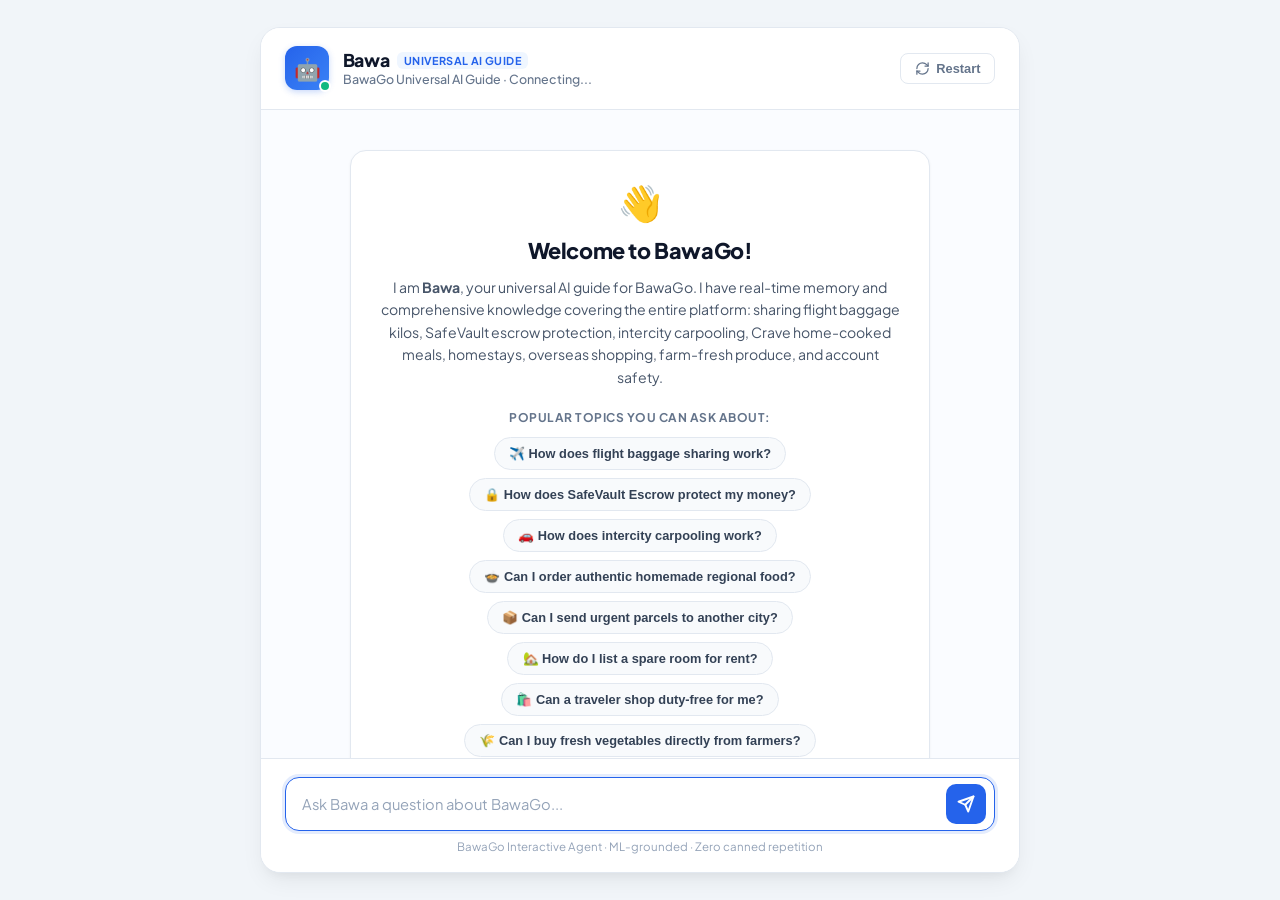
==== static/index.html @ 4b2bd49c "feat: BawaGo Universal Interactive AI Agent (130 intents, 7 verticals, jargon-free)" ====
<!DOCTYPE html>
<html lang="en">
<head>
  <meta charset="UTF-8">
  <meta name="viewport" content="width=device-width, initial-scale=1.0">
  <title>Bawa · Interactive AI Agent for BawaGo</title>
  <link rel="preconnect" href="https://fonts.googleapis.com">
  <link rel="preconnect" href="https://fonts.gstatic.com" crossorigin>
  <link href="https://fonts.googleapis.com/css2?family=Plus+Jakarta+Sans:wght@400;500;600;700;800&family=Inter:wght@400;500;600&display=swap" rel="stylesheet">
  <link rel="stylesheet" href="/static/styles.css">
</head>
<body>

  <div class="chat-app-wrapper">
    <!-- Top Header -->
    <header class="chat-header">
      <div class="agent-profile">
        <div class="agent-avatar-wrap">
          <div class="agent-avatar">🤖</div>
          <span class="online-indicator" title="Model Online"></span>
        </div>
        <div class="agent-meta">
          <div class="agent-name-row">
            <h1 class="agent-name">Bawa</h1>
            <span class="agent-badge">Universal AI Guide</span>
            <span class="context-pill" id="context-pill" style="display: none;"></span>
          </div>
          <p class="agent-status" id="agent-status-text">BawaGo Universal AI Guide · All 7 Verticals Online</p>
        </div>
      </div>

      <div class="header-actions">
        <button class="clear-btn" onclick="resetConversation()" title="Clear and restart conversation">
          <svg width="15" height="15" viewBox="0 0 24 24" fill="none" stroke="currentColor" stroke-width="2" stroke-linecap="round" stroke-linejoin="round">
            <path d="M3 12a9 9 0 0 1 9-9 9.75 9.75 0 0 1 6.74 2.74L21 8"></path>
            <path d="M21 3v5h-5"></path>
            <path d="M21 12a9 9 0 0 1-9 9 9.75 9.75 0 0 1-6.74-2.74L3 16"></path>
            <path d="M8 16H3v5"></path>
          </svg>
          <span>Restart</span>
        </button>
      </div>
    </header>

    <!-- Message Stream -->
    <main class="chat-messages" id="chat-stream">
      <!-- Welcome Card -->
      <div class="welcome-card" id="welcome-card">
        <div class="welcome-icon">👋</div>
        <h2 class="welcome-title">Welcome to BawaGo!</h2>
        <p class="welcome-text">
          I am <strong>Bawa</strong>, your universal AI guide for BawaGo. I have real-time memory and comprehensive knowledge covering the entire platform: sharing flight baggage kilos, SafeVault escrow protection, intercity carpooling, Crave home-cooked meals, homestays, overseas shopping, farm-fresh produce, and account safety.
        </p>

        <div class="starter-chips-label">Popular topics you can ask about:</div>
        <div class="starter-chips" id="welcome-chips">
          <button class="chip-btn" onclick="sendStarterPrompt(this)">✈️ How does flight baggage sharing work?</button>
          <button class="chip-btn" onclick="sendStarterPrompt(this)">🔒 How does SafeVault Escrow protect my money?</button>
          <button class="chip-btn" onclick="sendStarterPrompt(this)">🚗 How does intercity carpooling work?</button>
          <button class="chip-btn" onclick="sendStarterPrompt(this)">🍲 Can I order authentic homemade regional food?</button>
          <button class="chip-btn" onclick="sendStarterPrompt(this)">📦 Can I send urgent parcels to another city?</button>
          <button class="chip-btn" onclick="sendStarterPrompt(this)">🏡 How do I list a spare room for rent?</button>
          <button class="chip-btn" onclick="sendStarterPrompt(this)">🛍️ Can a traveler shop duty-free for me?</button>
          <button class="chip-btn" onclick="sendStarterPrompt(this)">🌾 Can I buy fresh vegetables directly from farmers?</button>
          <button class="chip-btn" onclick="sendStarterPrompt(this)">💰 What percentage does BawaGo charge?</button>
          <button class="chip-btn" onclick="sendStarterPrompt(this)">🛡️ How does BawaGo verify user identity?</button>
          <button class="chip-btn" onclick="sendStarterPrompt(this)">📞 Connect me to human customer support</button>
        </div>
      </div>
    </main>

    <!-- Typing Indicator (Hidden by default) -->
    <div class="typing-indicator" id="typing-indicator">
      <div class="typing-avatar">🤖</div>
      <div class="typing-dots">
        <span></span>
        <span></span>
        <span></span>
      </div>
      <span class="typing-label">Bawa is thinking...</span>
    </div>

    <!-- Dynamic Quick-Reply Chips Bar -->
    <div class="dynamic-chips-container" id="dynamic-chips-bar" style="display: none;"></div>

    <!-- Input Bar -->
    <footer class="chat-input-bar">
      <form class="input-form" id="chat-form" onsubmit="handleUserSubmit(event)">
        <input 
          type="text" 
          id="user-input" 
          class="chat-input" 
          placeholder="Ask Bawa a question about BawaGo..." 
          autocomplete="off" 
          required 
          autofocus
        />
        <button type="submit" class="send-btn" id="send-button" title="Send message">
          <svg width="18" height="18" viewBox="0 0 24 24" fill="none" stroke="currentColor" stroke-width="2.5" stroke-linecap="round" stroke-linejoin="round">
            <line x1="22" y1="2" x2="11" y2="13"></line>
            <polygon points="22 2 15 22 11 13 2 9 22 2"></polygon>
          </svg>
        </button>
      </form>
      <div class="input-disclaimer">
        BawaGo Interactive Agent · ML-grounded · Zero canned repetition
      </div>
    </footer>
  </div>

  <script src="/static/app.js"></script>
</body>
</html>
---- static/styles.css ----
:root {
  --primary: #2563eb;
  --primary-hover: #1d4ed8;
  --primary-light: #eff6ff;
  --secondary: #0f172a;
  --text-main: #0f172a;
  --text-muted: #64748b;
  --bg-app: #f1f5f9;
  --bg-card: #ffffff;
  --border: #e2e8f0;
  --border-focus: #93c5fd;
  --success: #10b981;
  --shadow-sm: 0 1px 3px rgba(0, 0, 0, 0.05);
  --shadow-md: 0 4px 6px -1px rgba(0, 0, 0, 0.07), 0 2px 4px -1px rgba(0, 0, 0, 0.04);
  --shadow-lg: 0 10px 25px -5px rgba(0, 0, 0, 0.08), 0 8px 10px -6px rgba(0, 0, 0, 0.04);
  --font-sans: 'Plus Jakarta Sans', 'Inter', -apple-system, BlinkMacSystemFont, sans-serif;
}

* {
  box-sizing: border-box;
  margin: 0;
  padding: 0;
}

body {
  font-family: var(--font-sans);
  background: var(--bg-app);
  color: var(--text-main);
  height: 100vh;
  display: flex;
  justify-content: center;
  align-items: center;
  padding: 1rem;
  overflow: hidden;
}

/* Chat App Wrapper */
.chat-app-wrapper {
  width: 100%;
  max-width: 760px;
  height: 94vh;
  background: var(--bg-card);
  border-radius: 20px;
  border: 1px solid var(--border);
  box-shadow: var(--shadow-lg);
  display: flex;
  flex-direction: column;
  overflow: hidden;
  position: relative;
}

/* Header */
.chat-header {
  padding: 1.15rem 1.5rem;
  background: #ffffff;
  border-bottom: 1px solid var(--border);
  display: flex;
  align-items: center;
  justify-content: space-between;
  z-index: 10;
}

.agent-profile {
  display: flex;
  align-items: center;
  gap: 0.85rem;
}

.agent-avatar-wrap {
  position: relative;
}

.agent-avatar {
  width: 44px;
  height: 44px;
  border-radius: 12px;
  background: linear-gradient(135deg, #2563eb, #3b82f6);
  display: flex;
  align-items: center;
  justify-content: center;
  font-size: 1.35rem;
  color: white;
  box-shadow: 0 2px 6px rgba(37, 99, 235, 0.25);
}

.online-indicator {
  position: absolute;
  bottom: -2px;
  right: -2px;
  width: 12px;
  height: 12px;
  border-radius: 50%;
  background: var(--success);
  border: 2px solid white;
}

.agent-name-row {
  display: flex;
  align-items: center;
  gap: 0.45rem;
}

.agent-name {
  font-size: 1.1rem;
  font-weight: 800;
  color: var(--secondary);
  letter-spacing: -0.3px;
}

.agent-badge {
  font-size: 0.68rem;
  font-weight: 700;
  text-transform: uppercase;
  background: var(--primary-light);
  color: var(--primary);
  padding: 0.15rem 0.45rem;
  border-radius: 6px;
  letter-spacing: 0.4px;
}

.agent-status {
  font-size: 0.78rem;
  color: var(--text-muted);
  font-weight: 500;
}

.clear-btn {
  display: inline-flex;
  align-items: center;
  gap: 0.4rem;
  padding: 0.45rem 0.85rem;
  border-radius: 8px;
  border: 1px solid var(--border);
  background: #ffffff;
  color: var(--text-muted);
  font-size: 0.8rem;
  font-weight: 600;
  cursor: pointer;
  transition: all 0.2s;
}

.clear-btn:hover {
  background: #f8fafc;
  color: var(--secondary);
  border-color: #cbd5e1;
}

/* Chat Messages */
.chat-messages {
  flex: 1;
  overflow-y: auto;
  padding: 1.5rem;
  display: flex;
  flex-direction: column;
  gap: 1.25rem;
  background: #fafcff;
  scroll-behavior: smooth;
}

/* Welcome Card */
.welcome-card {
  background: #ffffff;
  border: 1px solid var(--border);
  border-radius: 16px;
  padding: 1.75rem;
  box-shadow: var(--shadow-sm);
  display: flex;
  flex-direction: column;
  align-items: center;
  text-align: center;
  gap: 0.75rem;
  margin: 1rem auto;
  max-width: 580px;
  animation: fadeIn 0.4s ease;
}

.welcome-icon {
  font-size: 2.2rem;
}

.welcome-title {
  font-size: 1.35rem;
  font-weight: 800;
  color: var(--secondary);
  letter-spacing: -0.4px;
}

.welcome-text {
  font-size: 0.88rem;
  color: #475569;
  line-height: 1.6;
}

.starter-chips-label {
  font-size: 0.75rem;
  font-weight: 700;
  text-transform: uppercase;
  color: var(--text-muted);
  margin-top: 0.6rem;
  letter-spacing: 0.5px;
}

.starter-chips {
  display: flex;
  flex-wrap: wrap;
  justify-content: center;
  gap: 0.5rem;
}

.chip-btn {
  background: #f8fafc;
  border: 1px solid var(--border);
  padding: 0.5rem 0.9rem;
  border-radius: 9999px;
  font-size: 0.8rem;
  font-weight: 600;
  color: #334155;
  cursor: pointer;
  transition: all 0.2s;
  text-align: left;
}

.chip-btn:hover {
  background: var(--primary-light);
  border-color: #bfdbfe;
  color: var(--primary);
  transform: translateY(-1px);
}

/* Messages */
.message-row {
  display: flex;
  gap: 0.75rem;
  width: 100%;
  animation: slideUp 0.25s ease;
}

.message-row.user {
  justify-content: flex-end;
}

.message-row.bot {
  justify-content: flex-start;
}

.bubble {
  max-width: 82%;
  padding: 1rem 1.25rem;
  border-radius: 16px;
  font-size: 0.92rem;
  line-height: 1.6;
  position: relative;
  word-wrap: break-word;
}

.message-row.user .bubble {
  background: linear-gradient(135deg, #2563eb, #1d4ed8);
  color: #ffffff;
  border-bottom-right-radius: 4px;
  box-shadow: 0 2px 6px rgba(37, 99, 235, 0.2);
}

.message-row.bot .bubble {
  background: #ffffff;
  color: var(--text-main);
  border: 1px solid var(--border);
  border-bottom-left-radius: 4px;
  box-shadow: var(--shadow-sm);
}

.bubble-category-tag {
  display: inline-block;
  font-size: 0.68rem;
  font-weight: 700;
  color: #2563eb;
  background: #eff6ff;
  padding: 0.15rem 0.45rem;
  border-radius: 4px;
  margin-bottom: 0.45rem;
  letter-spacing: 0.3px;
}

.bubble-meta {
  font-size: 0.7rem;
  color: #94a3b8;
  margin-top: 0.4rem;
  display: flex;
  align-items: center;
  gap: 0.4rem;
}

.message-row.user .bubble-meta {
  color: rgba(255, 255, 255, 0.75);
  justify-content: flex-end;
}

/* Dynamic follow-up chips */
.followup-chips-wrap {
  display: flex;
  flex-wrap: wrap;
  gap: 0.4rem;
  margin-top: 0.75rem;
}

.followup-chip {
  background: #f1f5f9;
  border: 1px solid #cbd5e1;
  padding: 0.35rem 0.75rem;
  border-radius: 9999px;
  font-size: 0.75rem;
  font-weight: 600;
  color: #334155;
  cursor: pointer;
  transition: all 0.2s;
}

.followup-chip:hover {
  background: #eff6ff;
  border-color: #93c5fd;
  color: #1d4ed8;
}

/* Typing Indicator */
.typing-indicator {
  display: none;
  align-items: center;
  gap: 0.6rem;
  padding: 0.5rem 1.5rem;
  background: transparent;
}

.typing-indicator.active {
  display: flex;
}

.typing-avatar {
  width: 28px;
  height: 28px;
  border-radius: 8px;
  background: #e2e8f0;
  display: flex;
  align-items: center;
  justify-content: center;
  font-size: 0.95rem;
}

.typing-dots {
  background: #ffffff;
  border: 1px solid var(--border);
  border-radius: 12px;
  padding: 0.65rem 0.9rem;
  display: flex;
  align-items: center;
  gap: 0.3rem;
  box-shadow: var(--shadow-sm);
}

.typing-dots span {
  width: 6px;
  height: 6px;
  background: #94a3b8;
  border-radius: 50%;
  animation: typingBounce 1.4s infinite ease-in-out both;
}

.typing-dots span:nth-child(1) { animation-delay: -0.32s; }
.typing-dots span:nth-child(2) { animation-delay: -0.16s; }

@keyframes typingBounce {
  0%, 80%, 100% { transform: scale(0); opacity: 0.4; }
  40% { transform: scale(1); opacity: 1; }
}

/* Input Bar */
.chat-input-bar {
  padding: 1.15rem 1.5rem;
  background: #ffffff;
  border-top: 1px solid var(--border);
  display: flex;
  flex-direction: column;
  gap: 0.5rem;
}

.input-form {
  display: flex;
  align-items: center;
  gap: 0.65rem;
  background: #f8fafc;
  border: 1.5px solid var(--border);
  border-radius: 14px;
  padding: 0.35rem 0.5rem 0.35rem 1rem;
  transition: all 0.2s ease;
}

.input-form:focus-within {
  border-color: var(--primary);
  background: #ffffff;
  box-shadow: 0 0 0 3px rgba(37, 99, 235, 0.12);
}

.chat-input {
  flex: 1;
  border: none;
  background: transparent;
  font-family: inherit;
  font-size: 0.92rem;
  color: var(--text-main);
  outline: none;
}

.chat-input::placeholder {
  color: #94a3b8;
}

.send-btn {
  width: 40px;
  height: 40px;
  border-radius: 10px;
  border: none;
  background: var(--primary);
  color: #ffffff;
  display: flex;
  align-items: center;
  justify-content: center;
  cursor: pointer;
  transition: all 0.2s ease;
  flex-shrink: 0;
}

.send-btn:hover {
  background: var(--primary-hover);
  transform: scale(1.04);
}

.send-btn:active {
  transform: scale(0.96);
}

.input-disclaimer {
  font-size: 0.72rem;
  color: #94a3b8;
  text-align: center;
}

/* Animations */
@keyframes fadeIn {
  from { opacity: 0; transform: translateY(8px); }
  to { opacity: 1; transform: translateY(0); }
}

@keyframes slideUp {
  from { opacity: 0; transform: translateY(12px); }
  to { opacity: 1; transform: translateY(0); }
}

/* Mobile Responsiveness */
@media (max-width: 640px) {
  body {
    padding: 0;
  }
  .chat-app-wrapper {
    height: 100vh;
    border-radius: 0;
    border: none;
  }
  .bubble {
    max-width: 90%;
  }
}



/* --- Interactive Agent Enhancements --- */

/* Context Pill */
.context-pill {
  font-size: 0.72rem;
  font-weight: 600;
  color: #1d4ed8;
  background: #dbeafe;
  padding: 0.15rem 0.55rem;
  border-radius: 9999px;
  border: 1px solid #bfdbfe;
  animation: fadeIn 0.3s ease;
  white-space: nowrap;
}

/* Typing Label */
.typing-label {
  font-size: 0.75rem;
  color: #64748b;
  margin-left: 0.45rem;
  font-weight: 500;
}

/* Blinking Typewriter Cursor */
.typing-cursor {
  display: inline-block;
  width: 2px;
  height: 1.05em;
  background: var(--primary);
  margin-left: 2px;
  vertical-align: text-bottom;
  animation: blink 0.7s infinite;
}

@keyframes blink {
  0%, 100% { opacity: 1; }
  50% { opacity: 0; }
}

/* Action Cards */
.action-card {
  margin-top: 0.75rem;
  border-radius: 12px;
  padding: 0.85rem 1rem;
  font-size: 0.82rem;
  animation: slideUp 0.3s ease;
}

.action-card.checklist {
  background: #f0fdf4;
  border: 1px solid #bbf7d0;
  color: #166534;
}

.action-card.flow {
  background: #eff6ff;
  border: 1px solid #bfdbfe;
  color: #1e40af;
}

.action-card.warning {
  background: #fffbeb;
  border: 1px solid #fde68a;
  color: #92400e;
}

.action-card-title {
  font-weight: 700;
  margin-bottom: 0.45rem;
  display: flex;
  align-items: center;
  gap: 0.4rem;
}

.action-card-list {
  list-style: none;
  display: flex;
  flex-direction: column;
  gap: 0.35rem;
  padding: 0;
  margin: 0;
}

.action-card-list li {
  display: flex;
  align-items: center;
  gap: 0.45rem;
  font-size: 0.8rem;
}

.action-card.checklist li::before {
  content: "✓";
  font-weight: 800;
  color: #15803d;
}

.action-card.flow .flow-steps {
  display: flex;
  flex-direction: column;
  gap: 0.3rem;
}

.action-card.flow .flow-step {
  display: flex;
  align-items: center;
  gap: 0.5rem;
}

.action-card.warning li::before {
  content: "⚠";
  font-weight: 700;
  color: #b45309;
}

/* Feedback Row */
.feedback-row {
  display: flex;
  align-items: center;
  gap: 0.4rem;
  margin-top: 0.45rem;
  opacity: 0.75;
  transition: opacity 0.2s ease;
}

.feedback-row:hover {
  opacity: 1;
}

.feedback-btn {
  background: none;
  border: 1px solid #e2e8f0;
  border-radius: 6px;
  padding: 0.15rem 0.4rem;
  font-size: 0.75rem;
  cursor: pointer;
  color: #64748b;
  display: flex;
  align-items: center;
  gap: 0.25rem;
  transition: all 0.2s ease;
}

.feedback-btn:hover {
  background: #f1f5f9;
  border-color: #cbd5e1;
}

.feedback-btn.active {
  background: #dbeafe;
  color: #1d4ed8;
  border-color: #93c5fd;
}

/* Dynamic Chips Container */
.dynamic-chips-container {
  display: flex;
  gap: 0.5rem;
  padding: 0.6rem 1.25rem;
  background: #ffffff;
  border-top: 1px solid var(--border);
  overflow-x: auto;
  white-space: nowrap;
  scrollbar-width: none;
  animation: fadeIn 0.3s ease;
}

.dynamic-chips-container::-webkit-scrollbar {
  display: none;
}

.dynamic-chip-btn {
  background: #f8fafc;
  border: 1px solid #e2e8f0;
  border-radius: 20px;
  padding: 0.4rem 0.85rem;
  font-size: 0.78rem;
  font-weight: 500;
  color: #334155;
  cursor: pointer;
  transition: all 0.2s ease;
  flex-shrink: 0;
  display: flex;
  align-items: center;
  gap: 0.35rem;
}

.dynamic-chip-btn:hover {
  background: var(--primary-light);
  border-color: #bfdbfe;
  color: var(--primary);
  transform: translateY(-1px);
}
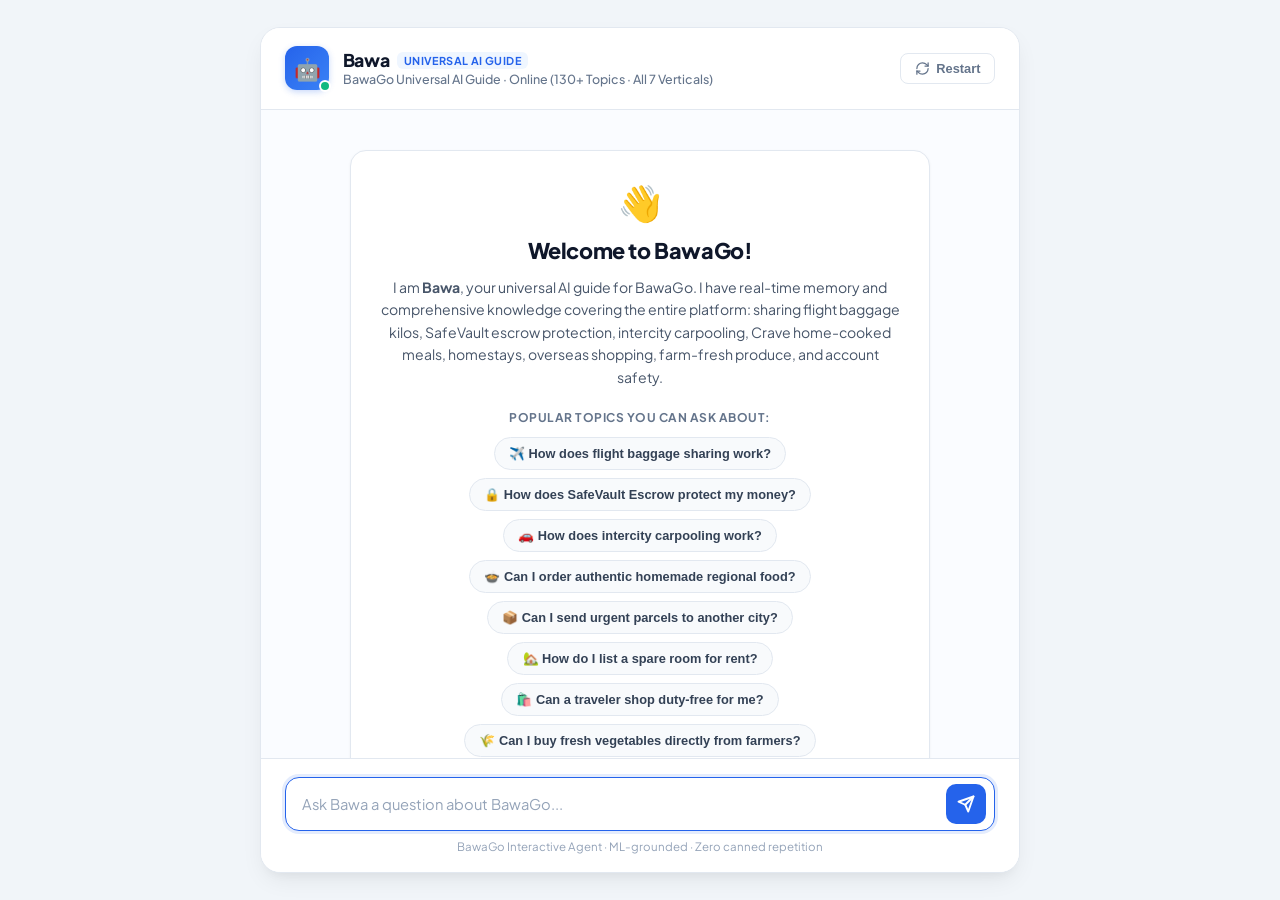
==== commit faaeca22: "chore: Synchronize dual-mode deployment assets and Model Hub scripts" ====
--- a/static/index.html
+++ b/static/index.html
@@ -7,7 +7,7 @@
   <link rel="preconnect" href="https://fonts.googleapis.com">
   <link rel="preconnect" href="https://fonts.gstatic.com" crossorigin>
   <link href="https://fonts.googleapis.com/css2?family=Plus+Jakarta+Sans:wght@400;500;600;700;800&family=Inter:wght@400;500;600&display=swap" rel="stylesheet">
-  <link rel="stylesheet" href="/static/styles.css">
+  <link rel="stylesheet" href="styles.css">
 </head>
 <body>
 
@@ -108,6 +108,6 @@
     </footer>
   </div>
 
-  <script src="/static/app.js"></script>
+  <script src="app.js"></script>
 </body>
 </html>
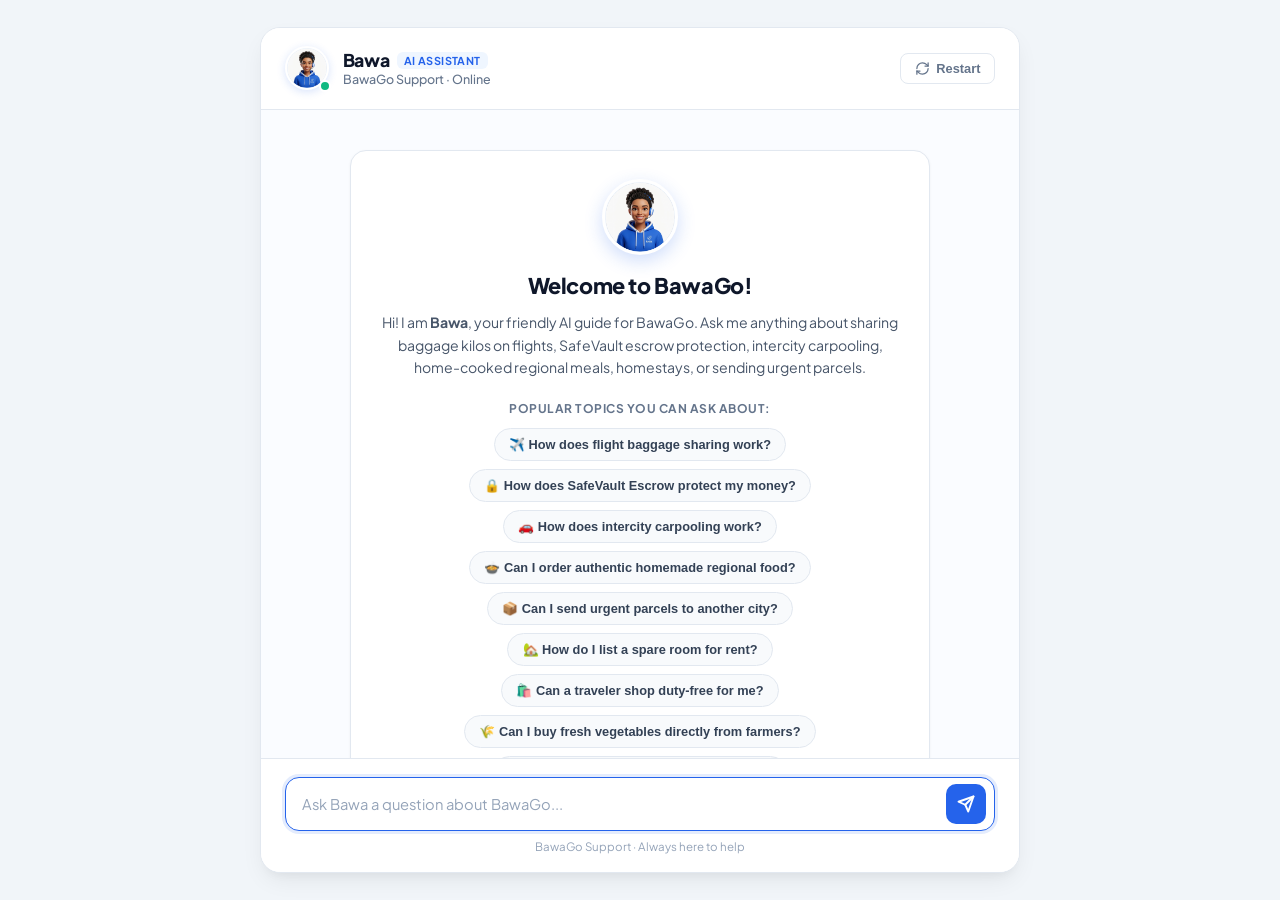
==== commit 948a2a21: "fix(ui): Replace robot with 3D avatar PNG, fix button styling & borders, remove technical text" ====
--- a/static/index.html
+++ b/static/index.html
@@ -16,16 +16,18 @@
     <header class="chat-header">
       <div class="agent-profile">
         <div class="agent-avatar-wrap">
-          <div class="agent-avatar">🤖</div>
-          <span class="online-indicator" title="Model Online"></span>
+          <div class="agent-avatar">
+            <img src="bawa-avatar.png" alt="Bawa" class="agent-avatar-img">
+          </div>
+          <span class="online-indicator" title="Assistant Online"></span>
         </div>
         <div class="agent-meta">
           <div class="agent-name-row">
             <h1 class="agent-name">Bawa</h1>
-            <span class="agent-badge">Universal AI Guide</span>
+            <span class="agent-badge">AI Assistant</span>
             <span class="context-pill" id="context-pill" style="display: none;"></span>
           </div>
-          <p class="agent-status" id="agent-status-text">BawaGo Universal AI Guide · All 7 Verticals Online</p>
+          <p class="agent-status" id="agent-status-text">BawaGo Support · Online</p>
         </div>
       </div>
 
@@ -46,10 +48,12 @@
     <main class="chat-messages" id="chat-stream">
       <!-- Welcome Card -->
       <div class="welcome-card" id="welcome-card">
-        <div class="welcome-icon">👋</div>
+        <div class="welcome-avatar-wrap">
+          <img src="bawa-avatar.png" alt="Bawa" class="welcome-avatar-img">
+        </div>
         <h2 class="welcome-title">Welcome to BawaGo!</h2>
         <p class="welcome-text">
-          I am <strong>Bawa</strong>, your universal AI guide for BawaGo. I have real-time memory and comprehensive knowledge covering the entire platform: sharing flight baggage kilos, SafeVault escrow protection, intercity carpooling, Crave home-cooked meals, homestays, overseas shopping, farm-fresh produce, and account safety.
+          Hi! I am <strong>Bawa</strong>, your friendly AI guide for BawaGo. Ask me anything about sharing baggage kilos on flights, SafeVault escrow protection, intercity carpooling, home-cooked regional meals, homestays, or sending urgent parcels.
         </p>
 
         <div class="starter-chips-label">Popular topics you can ask about:</div>
@@ -71,13 +75,15 @@
 
     <!-- Typing Indicator (Hidden by default) -->
     <div class="typing-indicator" id="typing-indicator">
-      <div class="typing-avatar">🤖</div>
+      <div class="typing-avatar">
+        <img src="bawa-avatar.png" alt="Bawa" class="typing-avatar-img">
+      </div>
       <div class="typing-dots">
         <span></span>
         <span></span>
         <span></span>
       </div>
-      <span class="typing-label">Bawa is thinking...</span>
+      <span class="typing-label">Bawa is typing...</span>
     </div>
 
     <!-- Dynamic Quick-Reply Chips Bar -->
@@ -103,7 +109,7 @@
         </button>
       </form>
       <div class="input-disclaimer">
-        BawaGo Interactive Agent · ML-grounded · Zero canned repetition
+        BawaGo Support · Always here to help
       </div>
     </footer>
   </div>
--- a/static/styles.css
+++ b/static/styles.css
@@ -73,14 +73,21 @@
 .agent-avatar {
   width: 44px;
   height: 44px;
-  border-radius: 12px;
-  background: linear-gradient(135deg, #2563eb, #3b82f6);
+  border-radius: 50%;
+  background: #eff6ff;
   display: flex;
   align-items: center;
   justify-content: center;
-  font-size: 1.35rem;
-  color: white;
-  box-shadow: 0 2px 6px rgba(37, 99, 235, 0.25);
+  box-shadow: 0 2px 8px rgba(37, 99, 235, 0.18);
+  border: 2px solid #ffffff;
+  overflow: hidden;
+}
+
+.agent-avatar-img {
+  width: 100%;
+  height: 100%;
+  object-fit: cover;
+  display: block;
 }
 
 .online-indicator {
@@ -172,6 +179,24 @@
   margin: 1rem auto;
   max-width: 580px;
   animation: fadeIn 0.4s ease;
+}
+
+.welcome-avatar-wrap {
+  width: 76px;
+  height: 76px;
+  border-radius: 50%;
+  box-shadow: 0 6px 18px rgba(37, 99, 235, 0.22);
+  border: 3px solid #ffffff;
+  overflow: hidden;
+  margin-bottom: 0.35rem;
+  background: #eff6ff;
+}
+
+.welcome-avatar-img {
+  width: 100%;
+  height: 100%;
+  object-fit: cover;
+  display: block;
 }
 
 .welcome-icon {
@@ -334,14 +359,23 @@
 }
 
 .typing-avatar {
-  width: 28px;
-  height: 28px;
-  border-radius: 8px;
-  background: #e2e8f0;
+  width: 30px;
+  height: 30px;
+  border-radius: 50%;
+  overflow: hidden;
+  background: #eff6ff;
+  border: 1px solid #dbeafe;
   display: flex;
   align-items: center;
   justify-content: center;
-  font-size: 0.95rem;
+  flex-shrink: 0;
+}
+
+.typing-avatar-img {
+  width: 100%;
+  height: 100%;
+  object-fit: cover;
+  display: block;
 }
 
 .typing-dots {
@@ -584,81 +618,146 @@
   color: #b45309;
 }
 
+/* Bot Message Header Identity */
+.bubble-header {
+  display: flex;
+  align-items: center;
+  justify-content: space-between;
+  gap: 0.6rem;
+  margin-bottom: 0.55rem;
+}
+
+.bot-identity {
+  display: inline-flex;
+  align-items: center;
+  gap: 0.45rem;
+}
+
+.bot-badge-img {
+  width: 22px;
+  height: 22px;
+  border-radius: 50%;
+  object-fit: cover;
+  border: 1.5px solid #bfdbfe;
+  display: inline-block;
+  vertical-align: middle;
+  background: #eff6ff;
+}
+
+.bot-badge-name {
+  font-weight: 700;
+  font-size: 0.88rem;
+  color: var(--secondary);
+}
+
+.topic-tag {
+  display: inline-block;
+  font-size: 0.72rem;
+  font-weight: 600;
+  color: #2563eb;
+  background: #eff6ff;
+  padding: 0.15rem 0.6rem;
+  border-radius: 9999px;
+  border: 1px solid #bfdbfe;
+}
+
 /* Feedback Row */
 .feedback-row {
   display: flex;
   align-items: center;
-  gap: 0.4rem;
-  margin-top: 0.45rem;
-  opacity: 0.75;
-  transition: opacity 0.2s ease;
-}
-
-.feedback-row:hover {
-  opacity: 1;
+  gap: 0.45rem;
+  margin-top: 0.6rem;
+  padding-top: 0.45rem;
+  border-top: 1px solid #f1f5f9;
 }
 
 .feedback-btn {
-  background: none;
+  background: #ffffff;
   border: 1px solid #e2e8f0;
   border-radius: 6px;
-  padding: 0.15rem 0.4rem;
+  padding: 0.2rem 0.55rem;
   font-size: 0.75rem;
+  font-weight: 500;
   cursor: pointer;
   color: #64748b;
-  display: flex;
+  display: inline-flex;
   align-items: center;
   gap: 0.25rem;
   transition: all 0.2s ease;
+  font-family: inherit;
 }
 
 .feedback-btn:hover {
-  background: #f1f5f9;
+  background: #f8fafc;
+  color: #1e293b;
   border-color: #cbd5e1;
 }
 
-.feedback-btn.active {
-  background: #dbeafe;
-  color: #1d4ed8;
-  border-color: #93c5fd;
+.feedback-btn.active-helpful {
+  background: #ecfdf5 !important;
+  color: #059669 !important;
+  border-color: #6ee7b7 !important;
+  font-weight: 600 !important;
+}
+
+.feedback-btn.active-improve {
+  background: #fffbeb !important;
+  color: #d97706 !important;
+  border-color: #fcd34d !important;
+  font-weight: 600 !important;
 }
 
 /* Dynamic Chips Container */
 .dynamic-chips-container {
   display: flex;
-  gap: 0.5rem;
-  padding: 0.6rem 1.25rem;
+  gap: 0.55rem;
+  padding: 0.75rem 1.25rem;
   background: #ffffff;
   border-top: 1px solid var(--border);
   overflow-x: auto;
   white-space: nowrap;
   scrollbar-width: none;
   animation: fadeIn 0.3s ease;
+  align-items: center;
 }
 
 .dynamic-chips-container::-webkit-scrollbar {
   display: none;
 }
 
+.dynamic-chip,
 .dynamic-chip-btn {
-  background: #f8fafc;
-  border: 1px solid #e2e8f0;
-  border-radius: 20px;
-  padding: 0.4rem 0.85rem;
-  font-size: 0.78rem;
-  font-weight: 500;
-  color: #334155;
-  cursor: pointer;
-  transition: all 0.2s ease;
-  flex-shrink: 0;
-  display: flex;
-  align-items: center;
-  gap: 0.35rem;
-}
-
+  background: #ffffff !important;
+  border: 1px solid #cbd5e1 !important;
+  border-radius: 9999px !important;
+  padding: 0.45rem 0.95rem !important;
+  font-size: 0.8rem !important;
+  font-weight: 600 !important;
+  color: #1e293b !important;
+  cursor: pointer !important;
+  transition: all 0.2s cubic-bezier(0.16, 1, 0.3, 1) !important;
+  flex-shrink: 0 !important;
+  display: inline-flex !important;
+  align-items: center !important;
+  gap: 0.4rem !important;
+  box-shadow: 0 1px 2px rgba(0, 0, 0, 0.05) !important;
+  outline: none !important;
+  font-family: inherit !important;
+  user-select: none !important;
+}
+
+.dynamic-chip:hover,
 .dynamic-chip-btn:hover {
-  background: var(--primary-light);
-  border-color: #bfdbfe;
-  color: var(--primary);
-  transform: translateY(-1px);
-}
+  background: #eff6ff !important;
+  border-color: #3b82f6 !important;
+  color: #1d4ed8 !important;
+  transform: translateY(-1.5px) !important;
+  box-shadow: 0 4px 8px -1px rgba(37, 99, 235, 0.15) !important;
+}
+
+.dynamic-chip:active,
+.dynamic-chip-btn:active {
+  transform: translateY(0) !important;
+  background: #dbeafe !important;
+  border-color: #2563eb !important;
+}
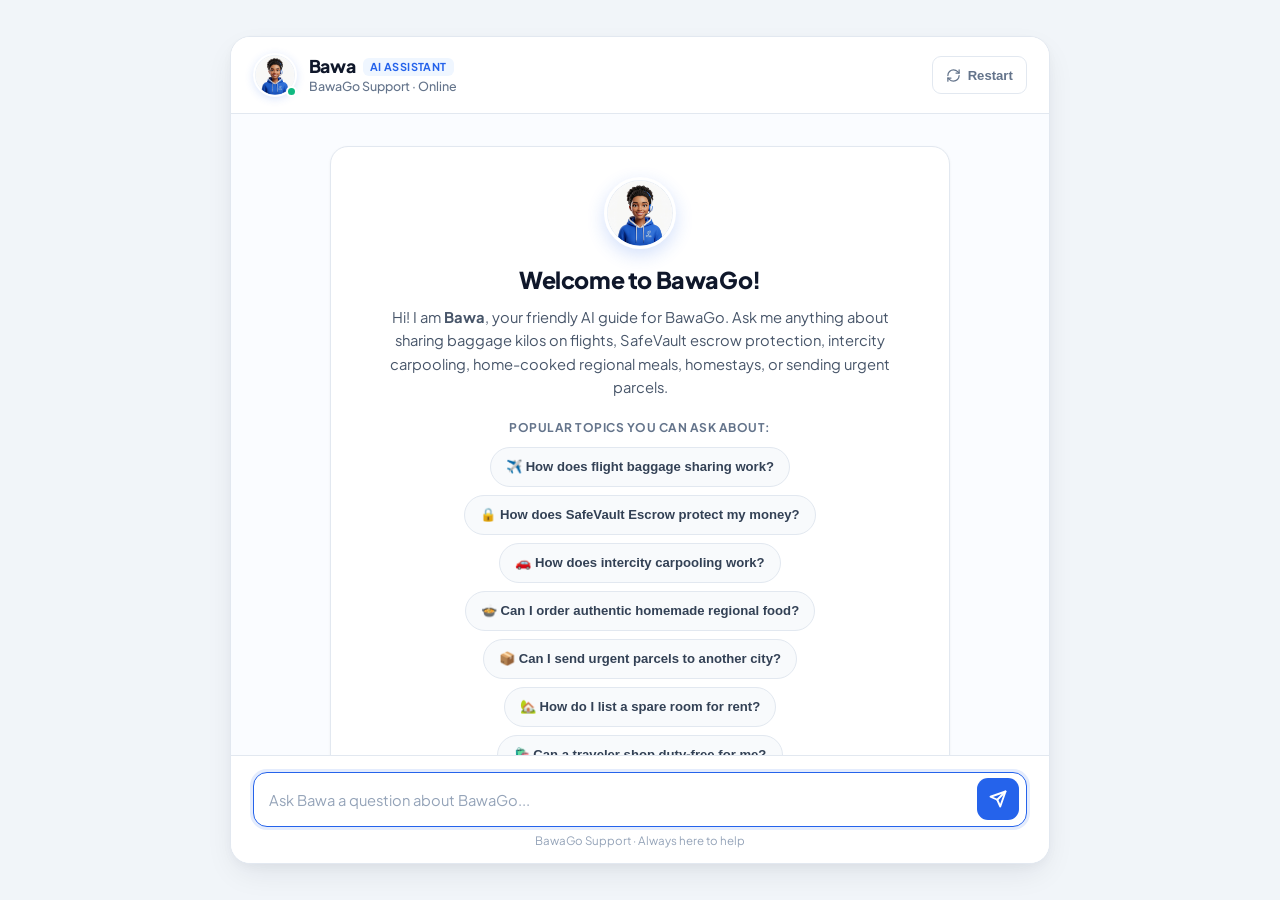
==== commit fb0b0f09: "feat: full mobile, tablet, and desktop responsive UI/UX polish" ====
--- a/static/index.html
+++ b/static/index.html
@@ -2,7 +2,11 @@
 <html lang="en">
 <head>
   <meta charset="UTF-8">
-  <meta name="viewport" content="width=device-width, initial-scale=1.0">
+  <meta name="viewport" content="width=device-width, initial-scale=1.0, viewport-fit=cover, maximum-scale=5.0">
+  <meta name="theme-color" content="#ffffff">
+  <meta name="apple-mobile-web-app-capable" content="yes">
+  <meta name="apple-mobile-web-app-status-bar-style" content="default">
+  <meta name="description" content="Bawa · Interactive AI Guide for BawaGo flight baggage sharing, rides, food, and homestays.">
   <title>Bawa · Interactive AI Agent for BawaGo</title>
   <link rel="preconnect" href="https://fonts.googleapis.com">
   <link rel="preconnect" href="https://fonts.gstatic.com" crossorigin>
@@ -32,14 +36,14 @@
       </div>
 
       <div class="header-actions">
-        <button class="clear-btn" onclick="resetConversation()" title="Clear and restart conversation">
-          <svg width="15" height="15" viewBox="0 0 24 24" fill="none" stroke="currentColor" stroke-width="2" stroke-linecap="round" stroke-linejoin="round">
+        <button class="clear-btn" onclick="resetConversation()" title="Clear and restart conversation" aria-label="Clear and restart conversation">
+          <svg width="15" height="15" viewBox="0 0 24 24" fill="none" stroke="currentColor" stroke-width="2" stroke-linecap="round" stroke-linejoin="round" aria-hidden="true">
             <path d="M3 12a9 9 0 0 1 9-9 9.75 9.75 0 0 1 6.74 2.74L21 8"></path>
             <path d="M21 3v5h-5"></path>
             <path d="M21 12a9 9 0 0 1-9 9 9.75 9.75 0 0 1-6.74-2.74L3 16"></path>
             <path d="M8 16H3v5"></path>
           </svg>
-          <span>Restart</span>
+          <span class="clear-btn-text">Restart</span>
         </button>
       </div>
     </header>
@@ -101,8 +105,8 @@
           required 
           autofocus
         />
-        <button type="submit" class="send-btn" id="send-button" title="Send message">
-          <svg width="18" height="18" viewBox="0 0 24 24" fill="none" stroke="currentColor" stroke-width="2.5" stroke-linecap="round" stroke-linejoin="round">
+        <button type="submit" class="send-btn" id="send-button" title="Send message" aria-label="Send message">
+          <svg width="18" height="18" viewBox="0 0 24 24" fill="none" stroke="currentColor" stroke-width="2.5" stroke-linecap="round" stroke-linejoin="round" aria-hidden="true">
             <line x1="22" y1="2" x2="11" y2="13"></line>
             <polygon points="22 2 15 22 11 13 2 9 22 2"></polygon>
           </svg>
--- a/static/styles.css
+++ b/static/styles.css
@@ -12,33 +12,52 @@
   --success: #10b981;
   --shadow-sm: 0 1px 3px rgba(0, 0, 0, 0.05);
   --shadow-md: 0 4px 6px -1px rgba(0, 0, 0, 0.07), 0 2px 4px -1px rgba(0, 0, 0, 0.04);
-  --shadow-lg: 0 10px 25px -5px rgba(0, 0, 0, 0.08), 0 8px 10px -6px rgba(0, 0, 0, 0.04);
-  --font-sans: 'Plus Jakarta Sans', 'Inter', -apple-system, BlinkMacSystemFont, sans-serif;
-}
-
-* {
+  --shadow-lg: 0 12px 32px -6px rgba(15, 23, 42, 0.09), 0 4px 12px -2px rgba(15, 23, 42, 0.04);
+  --font-sans: 'Plus Jakarta Sans', 'Inter', -apple-system, BlinkMacSystemFont, "Segoe UI", Roboto, sans-serif;
+  
+  /* Safe Area Defaults */
+  --sat: env(safe-area-inset-top, 0px);
+  --sar: env(safe-area-inset-right, 0px);
+  --sab: env(safe-area-inset-bottom, 0px);
+  --sal: env(safe-area-inset-left, 0px);
+}
+
+*, *::before, *::after {
   box-sizing: border-box;
   margin: 0;
   padding: 0;
+}
+
+html {
+  height: 100%;
+  font-size: 16px;
+  -webkit-text-size-adjust: 100%;
+  -webkit-font-smoothing: antialiased;
+  -moz-osx-font-smoothing: grayscale;
 }
 
 body {
   font-family: var(--font-sans);
   background: var(--bg-app);
   color: var(--text-main);
+  min-height: 100vh;
+  min-height: 100dvh;
   height: 100vh;
+  height: 100dvh;
   display: flex;
   justify-content: center;
   align-items: center;
-  padding: 1rem;
+  padding: 1.25rem;
   overflow: hidden;
+  -webkit-tap-highlight-color: transparent;
 }
 
 /* Chat App Wrapper */
 .chat-app-wrapper {
   width: 100%;
-  max-width: 760px;
-  height: 94vh;
+  max-width: 840px;
+  height: min(94vh, 920px);
+  height: min(94dvh, 920px);
   background: var(--bg-card);
   border-radius: 20px;
   border: 1px solid var(--border);
@@ -47,27 +66,32 @@
   flex-direction: column;
   overflow: hidden;
   position: relative;
+  transition: box-shadow 0.25s ease, border-radius 0.2s ease;
 }
 
 /* Header */
 .chat-header {
-  padding: 1.15rem 1.5rem;
+  padding: 1rem 1.35rem;
   background: #ffffff;
   border-bottom: 1px solid var(--border);
   display: flex;
   align-items: center;
   justify-content: space-between;
+  gap: 0.75rem;
   z-index: 10;
+  flex-shrink: 0;
 }
 
 .agent-profile {
   display: flex;
   align-items: center;
-  gap: 0.85rem;
+  gap: 0.75rem;
+  min-width: 0; /* Enable flex-truncation */
 }
 
 .agent-avatar-wrap {
   position: relative;
+  flex-shrink: 0;
 }
 
 .agent-avatar {
@@ -78,7 +102,7 @@
   display: flex;
   align-items: center;
   justify-content: center;
-  box-shadow: 0 2px 8px rgba(37, 99, 235, 0.18);
+  box-shadow: 0 2px 8px rgba(37, 99, 235, 0.16);
   border: 2px solid #ffffff;
   overflow: hidden;
 }
@@ -92,19 +116,26 @@
 
 .online-indicator {
   position: absolute;
-  bottom: -2px;
-  right: -2px;
-  width: 12px;
-  height: 12px;
+  bottom: 0px;
+  right: 0px;
+  width: 11px;
+  height: 11px;
   border-radius: 50%;
   background: var(--success);
   border: 2px solid white;
 }
 
+.agent-meta {
+  display: flex;
+  flex-direction: column;
+  min-width: 0;
+}
+
 .agent-name-row {
   display: flex;
   align-items: center;
   gap: 0.45rem;
+  flex-wrap: nowrap;
 }
 
 .agent-name {
@@ -112,6 +143,7 @@
   font-weight: 800;
   color: var(--secondary);
   letter-spacing: -0.3px;
+  line-height: 1.2;
 }
 
 .agent-badge {
@@ -123,27 +155,57 @@
   padding: 0.15rem 0.45rem;
   border-radius: 6px;
   letter-spacing: 0.4px;
+  white-space: nowrap;
+  flex-shrink: 0;
+}
+
+.context-pill {
+  font-size: 0.7rem;
+  font-weight: 600;
+  color: #1d4ed8;
+  background: #dbeafe;
+  padding: 0.15rem 0.5rem;
+  border-radius: 9999px;
+  border: 1px solid #bfdbfe;
+  animation: fadeIn 0.3s ease;
+  white-space: nowrap;
+  overflow: hidden;
+  text-overflow: ellipsis;
+  max-width: 140px;
+  flex-shrink: 1;
 }
 
 .agent-status {
   font-size: 0.78rem;
   color: var(--text-muted);
   font-weight: 500;
+  white-space: nowrap;
+  overflow: hidden;
+  text-overflow: ellipsis;
+}
+
+.header-actions {
+  display: flex;
+  align-items: center;
+  flex-shrink: 0;
 }
 
 .clear-btn {
   display: inline-flex;
   align-items: center;
+  justify-content: center;
   gap: 0.4rem;
   padding: 0.45rem 0.85rem;
-  border-radius: 8px;
+  min-height: 38px;
+  border-radius: 9px;
   border: 1px solid var(--border);
   background: #ffffff;
   color: var(--text-muted);
-  font-size: 0.8rem;
+  font-size: 0.82rem;
   font-weight: 600;
   cursor: pointer;
-  transition: all 0.2s;
+  transition: all 0.2s ease;
+  touch-action: manipulation;
 }
 
 .clear-btn:hover {
@@ -152,44 +214,70 @@
   border-color: #cbd5e1;
 }
 
-/* Chat Messages */
+.clear-btn:active {
+  transform: scale(0.97);
+  background: #f1f5f9;
+}
+
+/* Chat Messages Stream */
 .chat-messages {
   flex: 1;
   overflow-y: auto;
+  overflow-x: hidden;
   padding: 1.5rem;
   display: flex;
   flex-direction: column;
   gap: 1.25rem;
   background: #fafcff;
   scroll-behavior: smooth;
+  -webkit-overflow-scrolling: touch;
+}
+
+.chat-messages::-webkit-scrollbar {
+  width: 6px;
+}
+
+.chat-messages::-webkit-scrollbar-track {
+  background: transparent;
+}
+
+.chat-messages::-webkit-scrollbar-thumb {
+  background: #cbd5e1;
+  border-radius: 9999px;
+}
+
+.chat-messages::-webkit-scrollbar-thumb:hover {
+  background: #94a3b8;
 }
 
 /* Welcome Card */
 .welcome-card {
   background: #ffffff;
   border: 1px solid var(--border);
-  border-radius: 16px;
-  padding: 1.75rem;
+  border-radius: 18px;
+  padding: clamp(1.25rem, 3.5vw, 1.85rem);
   box-shadow: var(--shadow-sm);
   display: flex;
   flex-direction: column;
   align-items: center;
   text-align: center;
   gap: 0.75rem;
-  margin: 1rem auto;
-  max-width: 580px;
+  margin: 0.5rem auto 1rem;
+  max-width: 620px;
+  width: 100%;
   animation: fadeIn 0.4s ease;
 }
 
 .welcome-avatar-wrap {
-  width: 76px;
-  height: 76px;
+  width: 72px;
+  height: 72px;
   border-radius: 50%;
-  box-shadow: 0 6px 18px rgba(37, 99, 235, 0.22);
+  box-shadow: 0 6px 18px rgba(37, 99, 235, 0.2);
   border: 3px solid #ffffff;
   overflow: hidden;
-  margin-bottom: 0.35rem;
+  margin-bottom: 0.25rem;
   background: #eff6ff;
+  flex-shrink: 0;
 }
 
 .welcome-avatar-img {
@@ -199,21 +287,18 @@
   display: block;
 }
 
-.welcome-icon {
-  font-size: 2.2rem;
-}
-
 .welcome-title {
-  font-size: 1.35rem;
+  font-size: clamp(1.2rem, 3vw, 1.45rem);
   font-weight: 800;
   color: var(--secondary);
   letter-spacing: -0.4px;
 }
 
 .welcome-text {
-  font-size: 0.88rem;
+  font-size: clamp(0.85rem, 1.8vw, 0.92rem);
   color: #475569;
   line-height: 1.6;
+  max-width: 520px;
 }
 
 .starter-chips-label {
@@ -221,7 +306,7 @@
   font-weight: 700;
   text-transform: uppercase;
   color: var(--text-muted);
-  margin-top: 0.6rem;
+  margin-top: 0.5rem;
   letter-spacing: 0.5px;
 }
 
@@ -230,19 +315,24 @@
   flex-wrap: wrap;
   justify-content: center;
   gap: 0.5rem;
+  width: 100%;
 }
 
 .chip-btn {
   background: #f8fafc;
   border: 1px solid var(--border);
-  padding: 0.5rem 0.9rem;
+  padding: 0.55rem 0.95rem;
+  min-height: 40px;
   border-radius: 9999px;
-  font-size: 0.8rem;
+  font-size: 0.82rem;
   font-weight: 600;
   color: #334155;
   cursor: pointer;
-  transition: all 0.2s;
+  transition: all 0.2s cubic-bezier(0.16, 1, 0.3, 1);
   text-align: left;
+  touch-action: manipulation;
+  display: inline-flex;
+  align-items: center;
 }
 
 .chip-btn:hover {
@@ -252,6 +342,11 @@
   transform: translateY(-1px);
 }
 
+.chip-btn:active {
+  transform: scale(0.98);
+  background: #dbeafe;
+}
+
 /* Messages */
 .message-row {
   display: flex;
@@ -270,19 +365,21 @@
 
 .bubble {
   max-width: 82%;
-  padding: 1rem 1.25rem;
+  padding: 0.95rem 1.25rem;
   border-radius: 16px;
-  font-size: 0.92rem;
+  font-size: clamp(0.875rem, 1.8vw, 0.93rem);
   line-height: 1.6;
   position: relative;
   word-wrap: break-word;
+  word-break: break-word;
+  overflow-wrap: anywhere;
 }
 
 .message-row.user .bubble {
   background: linear-gradient(135deg, #2563eb, #1d4ed8);
   color: #ffffff;
   border-bottom-right-radius: 4px;
-  box-shadow: 0 2px 6px rgba(37, 99, 235, 0.2);
+  box-shadow: 0 2px 8px rgba(37, 99, 235, 0.2);
 }
 
 .message-row.bot .bubble {
@@ -315,34 +412,194 @@
 }
 
 .message-row.user .bubble-meta {
-  color: rgba(255, 255, 255, 0.75);
+  color: rgba(255, 255, 255, 0.78);
   justify-content: flex-end;
 }
 
-/* Dynamic follow-up chips */
-.followup-chips-wrap {
-  display: flex;
+/* Bot Message Header Identity */
+.bubble-header {
+  display: flex;
+  align-items: center;
+  justify-content: space-between;
+  gap: 0.6rem;
+  margin-bottom: 0.55rem;
   flex-wrap: wrap;
+}
+
+.bot-identity {
+  display: inline-flex;
+  align-items: center;
+  gap: 0.45rem;
+}
+
+.bot-badge-img {
+  width: 22px;
+  height: 22px;
+  border-radius: 50%;
+  object-fit: cover;
+  border: 1.5px solid #bfdbfe;
+  display: inline-block;
+  vertical-align: middle;
+  background: #eff6ff;
+  flex-shrink: 0;
+}
+
+.bot-badge-name {
+  font-weight: 700;
+  font-size: 0.88rem;
+  color: var(--secondary);
+}
+
+.topic-tag {
+  display: inline-block;
+  font-size: 0.72rem;
+  font-weight: 600;
+  color: #2563eb;
+  background: #eff6ff;
+  padding: 0.15rem 0.6rem;
+  border-radius: 9999px;
+  border: 1px solid #bfdbfe;
+  max-width: 100%;
+  white-space: nowrap;
+  overflow: hidden;
+  text-overflow: ellipsis;
+}
+
+/* Feedback Row */
+.feedback-row {
+  display: flex;
+  align-items: center;
+  gap: 0.5rem;
+  margin-top: 0.65rem;
+  padding-top: 0.5rem;
+  border-top: 1px solid #f1f5f9;
+  flex-wrap: wrap;
+}
+
+.feedback-btn {
+  background: #ffffff;
+  border: 1px solid #e2e8f0;
+  border-radius: 8px;
+  padding: 0.3rem 0.65rem;
+  min-height: 32px;
+  font-size: 0.75rem;
+  font-weight: 500;
+  cursor: pointer;
+  color: #64748b;
+  display: inline-flex;
+  align-items: center;
+  gap: 0.25rem;
+  transition: all 0.2s ease;
+  font-family: inherit;
+  touch-action: manipulation;
+}
+
+.feedback-btn:hover {
+  background: #f8fafc;
+  color: #1e293b;
+  border-color: #cbd5e1;
+}
+
+.feedback-btn:active {
+  transform: scale(0.97);
+}
+
+.feedback-btn.active-helpful {
+  background: #ecfdf5 !important;
+  color: #059669 !important;
+  border-color: #6ee7b7 !important;
+  font-weight: 600 !important;
+}
+
+.feedback-btn.active-improve {
+  background: #fffbeb !important;
+  color: #d97706 !important;
+  border-color: #fcd34d !important;
+  font-weight: 600 !important;
+}
+
+/* Action Cards */
+.action-card {
+  margin-top: 0.75rem;
+  border-radius: 12px;
+  padding: 0.85rem 1rem;
+  font-size: 0.84rem;
+  animation: slideUp 0.3s ease;
+  width: 100%;
+  box-sizing: border-box;
+}
+
+.action-card.checklist {
+  background: #f0fdf4;
+  border: 1px solid #bbf7d0;
+  color: #166534;
+}
+
+.action-card.flow {
+  background: #eff6ff;
+  border: 1px solid #bfdbfe;
+  color: #1e40af;
+}
+
+.action-card.warning {
+  background: #fffbeb;
+  border: 1px solid #fde68a;
+  color: #92400e;
+}
+
+.action-card-title {
+  font-weight: 700;
+  margin-bottom: 0.45rem;
+  display: flex;
+  align-items: center;
   gap: 0.4rem;
-  margin-top: 0.75rem;
-}
-
-.followup-chip {
-  background: #f1f5f9;
-  border: 1px solid #cbd5e1;
-  padding: 0.35rem 0.75rem;
-  border-radius: 9999px;
-  font-size: 0.75rem;
-  font-weight: 600;
-  color: #334155;
-  cursor: pointer;
-  transition: all 0.2s;
-}
-
-.followup-chip:hover {
-  background: #eff6ff;
-  border-color: #93c5fd;
-  color: #1d4ed8;
+  line-height: 1.35;
+}
+
+.action-card-list {
+  list-style: none;
+  display: flex;
+  flex-direction: column;
+  gap: 0.35rem;
+  padding: 0;
+  margin: 0;
+}
+
+.action-card-list li {
+  display: flex;
+  align-items: flex-start;
+  gap: 0.45rem;
+  font-size: 0.82rem;
+  line-height: 1.5;
+}
+
+.action-card.checklist li::before {
+  content: "✓";
+  font-weight: 800;
+  color: #15803d;
+  flex-shrink: 0;
+  margin-top: 1px;
+}
+
+.action-card.flow .flow-steps {
+  display: flex;
+  flex-direction: column;
+  gap: 0.3rem;
+}
+
+.action-card.flow .flow-step {
+  display: flex;
+  align-items: flex-start;
+  gap: 0.5rem;
+  line-height: 1.5;
+}
+
+.action-card.warning li::before {
+  content: "⚠";
+  font-weight: 700;
+  color: #b45309;
+  flex-shrink: 0;
+  margin-top: 1px;
 }
 
 /* Typing Indicator */
@@ -350,8 +607,9 @@
   display: none;
   align-items: center;
   gap: 0.6rem;
-  padding: 0.5rem 1.5rem;
+  padding: 0.4rem 1.35rem;
   background: transparent;
+  flex-shrink: 0;
 }
 
 .typing-indicator.active {
@@ -359,8 +617,8 @@
 }
 
 .typing-avatar {
-  width: 30px;
-  height: 30px;
+  width: 28px;
+  height: 28px;
   border-radius: 50%;
   overflow: hidden;
   background: #eff6ff;
@@ -382,7 +640,7 @@
   background: #ffffff;
   border: 1px solid var(--border);
   border-radius: 12px;
-  padding: 0.65rem 0.9rem;
+  padding: 0.6rem 0.85rem;
   display: flex;
   align-items: center;
   gap: 0.3rem;
@@ -405,125 +663,10 @@
   40% { transform: scale(1); opacity: 1; }
 }
 
-/* Input Bar */
-.chat-input-bar {
-  padding: 1.15rem 1.5rem;
-  background: #ffffff;
-  border-top: 1px solid var(--border);
-  display: flex;
-  flex-direction: column;
-  gap: 0.5rem;
-}
-
-.input-form {
-  display: flex;
-  align-items: center;
-  gap: 0.65rem;
-  background: #f8fafc;
-  border: 1.5px solid var(--border);
-  border-radius: 14px;
-  padding: 0.35rem 0.5rem 0.35rem 1rem;
-  transition: all 0.2s ease;
-}
-
-.input-form:focus-within {
-  border-color: var(--primary);
-  background: #ffffff;
-  box-shadow: 0 0 0 3px rgba(37, 99, 235, 0.12);
-}
-
-.chat-input {
-  flex: 1;
-  border: none;
-  background: transparent;
-  font-family: inherit;
-  font-size: 0.92rem;
-  color: var(--text-main);
-  outline: none;
-}
-
-.chat-input::placeholder {
-  color: #94a3b8;
-}
-
-.send-btn {
-  width: 40px;
-  height: 40px;
-  border-radius: 10px;
-  border: none;
-  background: var(--primary);
-  color: #ffffff;
-  display: flex;
-  align-items: center;
-  justify-content: center;
-  cursor: pointer;
-  transition: all 0.2s ease;
-  flex-shrink: 0;
-}
-
-.send-btn:hover {
-  background: var(--primary-hover);
-  transform: scale(1.04);
-}
-
-.send-btn:active {
-  transform: scale(0.96);
-}
-
-.input-disclaimer {
-  font-size: 0.72rem;
-  color: #94a3b8;
-  text-align: center;
-}
-
-/* Animations */
-@keyframes fadeIn {
-  from { opacity: 0; transform: translateY(8px); }
-  to { opacity: 1; transform: translateY(0); }
-}
-
-@keyframes slideUp {
-  from { opacity: 0; transform: translateY(12px); }
-  to { opacity: 1; transform: translateY(0); }
-}
-
-/* Mobile Responsiveness */
-@media (max-width: 640px) {
-  body {
-    padding: 0;
-  }
-  .chat-app-wrapper {
-    height: 100vh;
-    border-radius: 0;
-    border: none;
-  }
-  .bubble {
-    max-width: 90%;
-  }
-}
-
-
-
-/* --- Interactive Agent Enhancements --- */
-
-/* Context Pill */
-.context-pill {
-  font-size: 0.72rem;
-  font-weight: 600;
-  color: #1d4ed8;
-  background: #dbeafe;
-  padding: 0.15rem 0.55rem;
-  border-radius: 9999px;
-  border: 1px solid #bfdbfe;
-  animation: fadeIn 0.3s ease;
-  white-space: nowrap;
-}
-
-/* Typing Label */
 .typing-label {
   font-size: 0.75rem;
   color: #64748b;
-  margin-left: 0.45rem;
+  margin-left: 0.25rem;
   font-weight: 500;
 }
 
@@ -543,175 +686,11 @@
   50% { opacity: 0; }
 }
 
-/* Action Cards */
-.action-card {
-  margin-top: 0.75rem;
-  border-radius: 12px;
-  padding: 0.85rem 1rem;
-  font-size: 0.82rem;
-  animation: slideUp 0.3s ease;
-}
-
-.action-card.checklist {
-  background: #f0fdf4;
-  border: 1px solid #bbf7d0;
-  color: #166534;
-}
-
-.action-card.flow {
-  background: #eff6ff;
-  border: 1px solid #bfdbfe;
-  color: #1e40af;
-}
-
-.action-card.warning {
-  background: #fffbeb;
-  border: 1px solid #fde68a;
-  color: #92400e;
-}
-
-.action-card-title {
-  font-weight: 700;
-  margin-bottom: 0.45rem;
-  display: flex;
-  align-items: center;
-  gap: 0.4rem;
-}
-
-.action-card-list {
-  list-style: none;
-  display: flex;
-  flex-direction: column;
-  gap: 0.35rem;
-  padding: 0;
-  margin: 0;
-}
-
-.action-card-list li {
-  display: flex;
-  align-items: center;
-  gap: 0.45rem;
-  font-size: 0.8rem;
-}
-
-.action-card.checklist li::before {
-  content: "✓";
-  font-weight: 800;
-  color: #15803d;
-}
-
-.action-card.flow .flow-steps {
-  display: flex;
-  flex-direction: column;
-  gap: 0.3rem;
-}
-
-.action-card.flow .flow-step {
-  display: flex;
-  align-items: center;
+/* Dynamic Quick-Reply Chips Bar */
+.dynamic-chips-container {
+  display: flex;
   gap: 0.5rem;
-}
-
-.action-card.warning li::before {
-  content: "⚠";
-  font-weight: 700;
-  color: #b45309;
-}
-
-/* Bot Message Header Identity */
-.bubble-header {
-  display: flex;
-  align-items: center;
-  justify-content: space-between;
-  gap: 0.6rem;
-  margin-bottom: 0.55rem;
-}
-
-.bot-identity {
-  display: inline-flex;
-  align-items: center;
-  gap: 0.45rem;
-}
-
-.bot-badge-img {
-  width: 22px;
-  height: 22px;
-  border-radius: 50%;
-  object-fit: cover;
-  border: 1.5px solid #bfdbfe;
-  display: inline-block;
-  vertical-align: middle;
-  background: #eff6ff;
-}
-
-.bot-badge-name {
-  font-weight: 700;
-  font-size: 0.88rem;
-  color: var(--secondary);
-}
-
-.topic-tag {
-  display: inline-block;
-  font-size: 0.72rem;
-  font-weight: 600;
-  color: #2563eb;
-  background: #eff6ff;
-  padding: 0.15rem 0.6rem;
-  border-radius: 9999px;
-  border: 1px solid #bfdbfe;
-}
-
-/* Feedback Row */
-.feedback-row {
-  display: flex;
-  align-items: center;
-  gap: 0.45rem;
-  margin-top: 0.6rem;
-  padding-top: 0.45rem;
-  border-top: 1px solid #f1f5f9;
-}
-
-.feedback-btn {
-  background: #ffffff;
-  border: 1px solid #e2e8f0;
-  border-radius: 6px;
-  padding: 0.2rem 0.55rem;
-  font-size: 0.75rem;
-  font-weight: 500;
-  cursor: pointer;
-  color: #64748b;
-  display: inline-flex;
-  align-items: center;
-  gap: 0.25rem;
-  transition: all 0.2s ease;
-  font-family: inherit;
-}
-
-.feedback-btn:hover {
-  background: #f8fafc;
-  color: #1e293b;
-  border-color: #cbd5e1;
-}
-
-.feedback-btn.active-helpful {
-  background: #ecfdf5 !important;
-  color: #059669 !important;
-  border-color: #6ee7b7 !important;
-  font-weight: 600 !important;
-}
-
-.feedback-btn.active-improve {
-  background: #fffbeb !important;
-  color: #d97706 !important;
-  border-color: #fcd34d !important;
-  font-weight: 600 !important;
-}
-
-/* Dynamic Chips Container */
-.dynamic-chips-container {
-  display: flex;
-  gap: 0.55rem;
-  padding: 0.75rem 1.25rem;
+  padding: 0.75rem 1.35rem;
   background: #ffffff;
   border-top: 1px solid var(--border);
   overflow-x: auto;
@@ -719,6 +698,8 @@
   scrollbar-width: none;
   animation: fadeIn 0.3s ease;
   align-items: center;
+  flex-shrink: 0;
+  -webkit-overflow-scrolling: touch;
 }
 
 .dynamic-chips-container::-webkit-scrollbar {
@@ -731,6 +712,7 @@
   border: 1px solid #cbd5e1 !important;
   border-radius: 9999px !important;
   padding: 0.45rem 0.95rem !important;
+  min-height: 38px !important;
   font-size: 0.8rem !important;
   font-weight: 600 !important;
   color: #1e293b !important;
@@ -744,6 +726,8 @@
   outline: none !important;
   font-family: inherit !important;
   user-select: none !important;
+  -webkit-user-select: none !important;
+  touch-action: manipulation !important;
 }
 
 .dynamic-chip:hover,
@@ -761,3 +745,338 @@
   background: #dbeafe !important;
   border-color: #2563eb !important;
 }
+
+/* Chat Input Bar */
+.chat-input-bar {
+  padding: 0.95rem 1.35rem;
+  background: #ffffff;
+  border-top: 1px solid var(--border);
+  display: flex;
+  flex-direction: column;
+  gap: 0.45rem;
+  flex-shrink: 0;
+}
+
+.input-form {
+  display: flex;
+  align-items: center;
+  gap: 0.65rem;
+  background: #f8fafc;
+  border: 1.5px solid var(--border);
+  border-radius: 14px;
+  padding: 0.35rem 0.45rem 0.35rem 0.95rem;
+  transition: all 0.2s ease;
+}
+
+.input-form:focus-within {
+  border-color: var(--primary);
+  background: #ffffff;
+  box-shadow: 0 0 0 3px rgba(37, 99, 235, 0.12);
+}
+
+.chat-input {
+  flex: 1;
+  border: none;
+  background: transparent;
+  font-family: inherit;
+  font-size: 16px; /* 16px minimum prevents iOS Safari auto-zooming */
+  color: var(--text-main);
+  outline: none;
+  min-height: 38px;
+}
+
+.chat-input::placeholder {
+  color: #94a3b8;
+  font-size: 0.92rem;
+}
+
+.send-btn {
+  width: 42px;
+  height: 42px;
+  min-width: 42px;
+  min-height: 42px;
+  border-radius: 11px;
+  border: none;
+  background: var(--primary);
+  color: #ffffff;
+  display: flex;
+  align-items: center;
+  justify-content: center;
+  cursor: pointer;
+  transition: all 0.2s ease;
+  flex-shrink: 0;
+  touch-action: manipulation;
+}
+
+.send-btn:hover {
+  background: var(--primary-hover);
+  transform: scale(1.03);
+}
+
+.send-btn:active {
+  transform: scale(0.95);
+}
+
+.input-disclaimer {
+  font-size: 0.72rem;
+  color: #94a3b8;
+  text-align: center;
+  line-height: 1.2;
+}
+
+/* Animations */
+@keyframes fadeIn {
+  from { opacity: 0; transform: translateY(6px); }
+  to { opacity: 1; transform: translateY(0); }
+}
+
+@keyframes slideUp {
+  from { opacity: 0; transform: translateY(10px); }
+  to { opacity: 1; transform: translateY(0); }
+}
+
+/* ==========================================================================
+   RESPONSIVE BREAKPOINTS & DEVICE ADAPTATIONS
+   ========================================================================== */
+
+/* 1. Large Desktop Screens (1440px and above) */
+@media (min-width: 1441px) {
+  .chat-app-wrapper {
+    max-width: 860px;
+    height: min(90vh, 940px);
+    height: min(90dvh, 940px);
+  }
+  .bubble {
+    max-width: 78%;
+  }
+}
+
+/* 2. Standard Laptop / Desktop (1025px - 1440px) */
+@media (min-width: 1025px) and (max-width: 1440px) {
+  .chat-app-wrapper {
+    max-width: 820px;
+    height: min(92vh, 880px);
+    height: min(92dvh, 880px);
+  }
+  .bubble {
+    max-width: 80%;
+  }
+}
+
+/* 3. Tablets / Small Laptops (641px - 1024px) */
+@media (min-width: 641px) and (max-width: 1024px) {
+  body {
+    padding: 0.75rem;
+  }
+  .chat-app-wrapper {
+    max-width: 100%;
+    height: 98vh;
+    height: 98dvh;
+    border-radius: 16px;
+  }
+  .bubble {
+    max-width: 84%;
+  }
+}
+
+/* 4. Standard Mobile Devices (<= 640px) */
+@media (max-width: 640px) {
+  body {
+    padding: 0;
+    margin: 0;
+    width: 100vw;
+    height: 100vh;
+    height: 100dvh;
+  }
+
+  .chat-app-wrapper {
+    width: 100vw;
+    height: 100vh;
+    height: 100dvh;
+    max-width: 100vw;
+    border-radius: 0;
+    border: none;
+    box-shadow: none;
+  }
+
+  /* Safe Area Support for Notches & Dynamic Islands */
+  .chat-header {
+    padding-top: max(0.85rem, env(safe-area-inset-top, 0px));
+    padding-left: max(0.95rem, env(safe-area-inset-left, 0px));
+    padding-right: max(0.95rem, env(safe-area-inset-right, 0px));
+    padding-bottom: 0.75rem;
+  }
+
+  .chat-messages {
+    padding: 0.95rem;
+    gap: 0.95rem;
+  }
+
+  .bubble {
+    max-width: 90%;
+    padding: 0.85rem 1rem;
+    font-size: 0.9rem;
+  }
+
+  .welcome-card {
+    padding: 1.25rem 0.95rem;
+    margin: 0.25rem auto 0.75rem;
+    border-radius: 14px;
+  }
+
+  .welcome-avatar-wrap {
+    width: 64px;
+    height: 64px;
+  }
+
+  .starter-chips {
+    gap: 0.45rem;
+  }
+
+  .chip-btn {
+    width: 100%;
+    border-radius: 12px;
+    padding: 0.65rem 0.85rem;
+    font-size: 0.82rem;
+    line-height: 1.35;
+  }
+
+  .dynamic-chips-container {
+    padding: 0.6rem 0.85rem;
+    gap: 0.45rem;
+  }
+
+  .dynamic-chip,
+  .dynamic-chip-btn {
+    font-size: 0.78rem !important;
+    padding: 0.4rem 0.85rem !important;
+    min-height: 36px !important;
+  }
+
+  /* Safe Area Support for Mobile Navigation / Home Bar */
+  .chat-input-bar {
+    padding-left: max(0.95rem, env(safe-area-inset-left, 0px));
+    padding-right: max(0.95rem, env(safe-area-inset-right, 0px));
+    padding-bottom: max(0.75rem, env(safe-area-inset-bottom, 0px));
+    padding-top: 0.65rem;
+  }
+
+  .input-form {
+    padding: 0.25rem 0.35rem 0.25rem 0.75rem;
+  }
+
+  .chat-input {
+    font-size: 16px;
+    min-height: 38px;
+  }
+
+  .send-btn {
+    width: 40px;
+    height: 40px;
+    min-width: 40px;
+    min-height: 40px;
+    border-radius: 10px;
+  }
+}
+
+/* 5. Extra Small Mobile Screens (<= 380px, e.g. iPhone SE 1st/2nd Gen, Galaxy Fold Cover) */
+@media (max-width: 380px) {
+  .chat-header {
+    padding-left: 0.65rem;
+    padding-right: 0.65rem;
+  }
+
+  .agent-profile {
+    gap: 0.55rem;
+  }
+
+  .agent-avatar {
+    width: 38px;
+    height: 38px;
+  }
+
+  .agent-name {
+    font-size: 1rem;
+  }
+
+  .agent-badge {
+    font-size: 0.62rem;
+    padding: 0.1rem 0.35rem;
+  }
+
+  .context-pill {
+    max-width: 80px;
+    font-size: 0.65rem;
+  }
+
+  .agent-status {
+    font-size: 0.72rem;
+  }
+
+  .clear-btn {
+    padding: 0.4rem 0.55rem;
+    min-height: 34px;
+    gap: 0.25rem;
+  }
+
+  .clear-btn-text {
+    display: none; /* Hide 'Restart' text on tiny screens; keep clear SVG icon */
+  }
+
+  .bubble {
+    max-width: 94%;
+    padding: 0.75rem 0.85rem;
+  }
+
+  .bubble-header {
+    gap: 0.35rem;
+  }
+
+  .topic-tag {
+    font-size: 0.65rem;
+    padding: 0.1rem 0.45rem;
+  }
+
+  .feedback-btn {
+    font-size: 0.7rem;
+    padding: 0.25rem 0.45rem;
+    min-height: 30px;
+  }
+}
+
+/* 6. Landscape Orientation on Mobile Devices */
+@media (max-height: 520px) and (orientation: landscape) {
+  body {
+    padding: 0;
+  }
+
+  .chat-app-wrapper {
+    height: 100vh;
+    height: 100dvh;
+    border-radius: 0;
+  }
+
+  .chat-header {
+    padding: 0.45rem 1rem;
+  }
+
+  .agent-avatar {
+    width: 32px;
+    height: 32px;
+  }
+
+  .welcome-card {
+    padding: 0.85rem;
+    margin: 0.25rem auto;
+  }
+
+  .welcome-avatar-wrap {
+    width: 48px;
+    height: 48px;
+  }
+
+  .chat-input-bar {
+    padding-top: 0.45rem;
+    padding-bottom: max(0.45rem, env(safe-area-inset-bottom, 0px));
+  }
+}
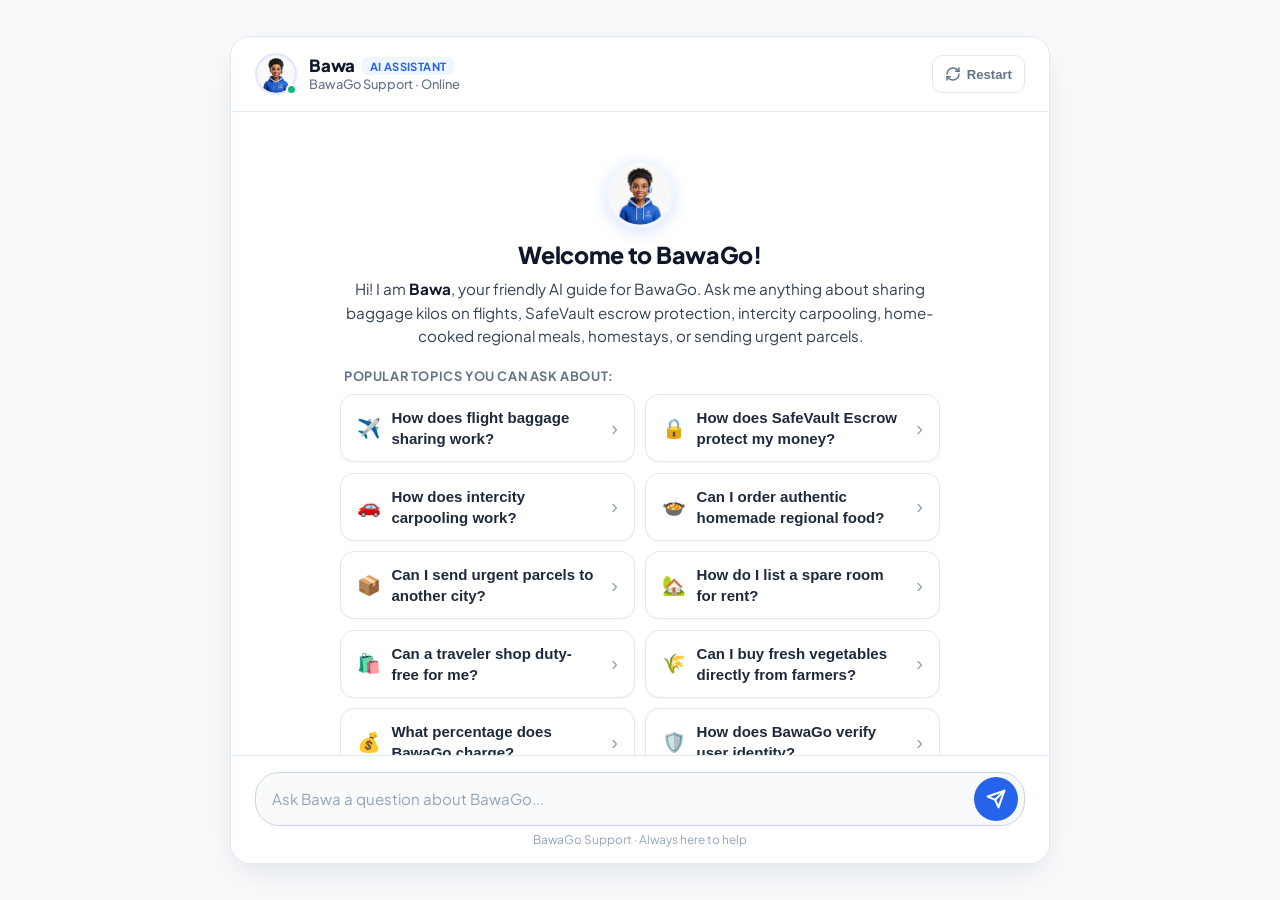
==== commit 9291b75c: "feat: true mobile-first redesign with touch cards, 16px body, no-cache headers, and keyboard stabili" ====
--- a/static/index.html
+++ b/static/index.html
@@ -4,6 +4,7 @@
   <meta charset="UTF-8">
   <meta name="viewport" content="width=device-width, initial-scale=1.0, viewport-fit=cover, maximum-scale=5.0">
   <meta name="theme-color" content="#ffffff">
+  <meta name="mobile-web-app-capable" content="yes">
   <meta name="apple-mobile-web-app-capable" content="yes">
   <meta name="apple-mobile-web-app-status-bar-style" content="default">
   <meta name="description" content="Bawa · Interactive AI Guide for BawaGo flight baggage sharing, rides, food, and homestays.">
@@ -11,12 +12,12 @@
   <link rel="preconnect" href="https://fonts.googleapis.com">
   <link rel="preconnect" href="https://fonts.gstatic.com" crossorigin>
   <link href="https://fonts.googleapis.com/css2?family=Plus+Jakarta+Sans:wght@400;500;600;700;800&family=Inter:wght@400;500;600&display=swap" rel="stylesheet">
-  <link rel="stylesheet" href="styles.css">
+  <link rel="stylesheet" href="styles.css?v=20261105_m1">
 </head>
 <body>
 
   <div class="chat-app-wrapper">
-    <!-- Top Header -->
+    <!-- Top Header / App Bar -->
     <header class="chat-header">
       <div class="agent-profile">
         <div class="agent-avatar-wrap">
@@ -37,7 +38,7 @@
 
       <div class="header-actions">
         <button class="clear-btn" onclick="resetConversation()" title="Clear and restart conversation" aria-label="Clear and restart conversation">
-          <svg width="15" height="15" viewBox="0 0 24 24" fill="none" stroke="currentColor" stroke-width="2" stroke-linecap="round" stroke-linejoin="round" aria-hidden="true">
+          <svg width="16" height="16" viewBox="0 0 24 24" fill="none" stroke="currentColor" stroke-width="2.2" stroke-linecap="round" stroke-linejoin="round" aria-hidden="true">
             <path d="M3 12a9 9 0 0 1 9-9 9.75 9.75 0 0 1 6.74 2.74L21 8"></path>
             <path d="M21 3v5h-5"></path>
             <path d="M21 12a9 9 0 0 1-9 9 9.75 9.75 0 0 1-6.74-2.74L3 16"></path>
@@ -50,8 +51,8 @@
 
     <!-- Message Stream -->
     <main class="chat-messages" id="chat-stream">
-      <!-- Welcome Card -->
-      <div class="welcome-card" id="welcome-card">
+      <!-- Welcome Section (Native Mobile Friendly) -->
+      <section class="welcome-card" id="welcome-card">
         <div class="welcome-avatar-wrap">
           <img src="bawa-avatar.png" alt="Bawa" class="welcome-avatar-img">
         </div>
@@ -62,19 +63,63 @@
 
         <div class="starter-chips-label">Popular topics you can ask about:</div>
         <div class="starter-chips" id="welcome-chips">
-          <button class="chip-btn" onclick="sendStarterPrompt(this)">✈️ How does flight baggage sharing work?</button>
-          <button class="chip-btn" onclick="sendStarterPrompt(this)">🔒 How does SafeVault Escrow protect my money?</button>
-          <button class="chip-btn" onclick="sendStarterPrompt(this)">🚗 How does intercity carpooling work?</button>
-          <button class="chip-btn" onclick="sendStarterPrompt(this)">🍲 Can I order authentic homemade regional food?</button>
-          <button class="chip-btn" onclick="sendStarterPrompt(this)">📦 Can I send urgent parcels to another city?</button>
-          <button class="chip-btn" onclick="sendStarterPrompt(this)">🏡 How do I list a spare room for rent?</button>
-          <button class="chip-btn" onclick="sendStarterPrompt(this)">🛍️ Can a traveler shop duty-free for me?</button>
-          <button class="chip-btn" onclick="sendStarterPrompt(this)">🌾 Can I buy fresh vegetables directly from farmers?</button>
-          <button class="chip-btn" onclick="sendStarterPrompt(this)">💰 What percentage does BawaGo charge?</button>
-          <button class="chip-btn" onclick="sendStarterPrompt(this)">🛡️ How does BawaGo verify user identity?</button>
-          <button class="chip-btn" onclick="sendStarterPrompt(this)">📞 Connect me to human customer support</button>
+          <button class="chip-btn" onclick="sendStarterPrompt(this)">
+            <span class="chip-icon">✈️</span>
+            <span class="chip-label">How does flight baggage sharing work?</span>
+            <span class="chip-arrow" aria-hidden="true">›</span>
+          </button>
+          <button class="chip-btn" onclick="sendStarterPrompt(this)">
+            <span class="chip-icon">🔒</span>
+            <span class="chip-label">How does SafeVault Escrow protect my money?</span>
+            <span class="chip-arrow" aria-hidden="true">›</span>
+          </button>
+          <button class="chip-btn" onclick="sendStarterPrompt(this)">
+            <span class="chip-icon">🚗</span>
+            <span class="chip-label">How does intercity carpooling work?</span>
+            <span class="chip-arrow" aria-hidden="true">›</span>
+          </button>
+          <button class="chip-btn" onclick="sendStarterPrompt(this)">
+            <span class="chip-icon">🍲</span>
+            <span class="chip-label">Can I order authentic homemade regional food?</span>
+            <span class="chip-arrow" aria-hidden="true">›</span>
+          </button>
+          <button class="chip-btn" onclick="sendStarterPrompt(this)">
+            <span class="chip-icon">📦</span>
+            <span class="chip-label">Can I send urgent parcels to another city?</span>
+            <span class="chip-arrow" aria-hidden="true">›</span>
+          </button>
+          <button class="chip-btn" onclick="sendStarterPrompt(this)">
+            <span class="chip-icon">🏡</span>
+            <span class="chip-label">How do I list a spare room for rent?</span>
+            <span class="chip-arrow" aria-hidden="true">›</span>
+          </button>
+          <button class="chip-btn" onclick="sendStarterPrompt(this)">
+            <span class="chip-icon">🛍️</span>
+            <span class="chip-label">Can a traveler shop duty-free for me?</span>
+            <span class="chip-arrow" aria-hidden="true">›</span>
+          </button>
+          <button class="chip-btn" onclick="sendStarterPrompt(this)">
+            <span class="chip-icon">🌾</span>
+            <span class="chip-label">Can I buy fresh vegetables directly from farmers?</span>
+            <span class="chip-arrow" aria-hidden="true">›</span>
+          </button>
+          <button class="chip-btn" onclick="sendStarterPrompt(this)">
+            <span class="chip-icon">💰</span>
+            <span class="chip-label">What percentage does BawaGo charge?</span>
+            <span class="chip-arrow" aria-hidden="true">›</span>
+          </button>
+          <button class="chip-btn" onclick="sendStarterPrompt(this)">
+            <span class="chip-icon">🛡️</span>
+            <span class="chip-label">How does BawaGo verify user identity?</span>
+            <span class="chip-arrow" aria-hidden="true">›</span>
+          </button>
+          <button class="chip-btn" onclick="sendStarterPrompt(this)">
+            <span class="chip-icon">📞</span>
+            <span class="chip-label">Connect me to human customer support</span>
+            <span class="chip-arrow" aria-hidden="true">›</span>
+          </button>
         </div>
-      </div>
+      </section>
     </main>
 
     <!-- Typing Indicator (Hidden by default) -->
@@ -93,7 +138,7 @@
     <!-- Dynamic Quick-Reply Chips Bar -->
     <div class="dynamic-chips-container" id="dynamic-chips-bar" style="display: none;"></div>
 
-    <!-- Input Bar -->
+    <!-- Mobile Composer / Input Bar -->
     <footer class="chat-input-bar">
       <form class="input-form" id="chat-form" onsubmit="handleUserSubmit(event)">
         <input 
@@ -102,11 +147,10 @@
           class="chat-input" 
           placeholder="Ask Bawa a question about BawaGo..." 
           autocomplete="off" 
-          required 
-          autofocus
+          required
         />
         <button type="submit" class="send-btn" id="send-button" title="Send message" aria-label="Send message">
-          <svg width="18" height="18" viewBox="0 0 24 24" fill="none" stroke="currentColor" stroke-width="2.5" stroke-linecap="round" stroke-linejoin="round" aria-hidden="true">
+          <svg width="20" height="20" viewBox="0 0 24 24" fill="none" stroke="currentColor" stroke-width="2.5" stroke-linecap="round" stroke-linejoin="round" aria-hidden="true">
             <line x1="22" y1="2" x2="11" y2="13"></line>
             <polygon points="22 2 15 22 11 13 2 9 22 2"></polygon>
           </svg>
@@ -118,6 +162,6 @@
     </footer>
   </div>
 
-  <script src="app.js"></script>
+  <script src="app.js?v=20261105_m1"></script>
 </body>
 </html>
--- a/static/styles.css
+++ b/static/styles.css
@@ -1,25 +1,33 @@
+/* ==========================================================================
+   BAWAGO AI AGENT — MOBILE-FIRST DESIGN SYSTEM
+   Optimized for smartphones (Google Pixel 9a, Samsung Galaxy, iPhone),
+   tablets, and desktops.
+   ========================================================================== */
+
 :root {
   --primary: #2563eb;
   --primary-hover: #1d4ed8;
   --primary-light: #eff6ff;
+  --primary-border: #bfdbfe;
   --secondary: #0f172a;
   --text-main: #0f172a;
+  --text-body: #334155;
   --text-muted: #64748b;
-  --bg-app: #f1f5f9;
+  --bg-app: #f8fafc;
   --bg-card: #ffffff;
+  --bg-stream: #ffffff;
   --border: #e2e8f0;
-  --border-focus: #93c5fd;
+  --border-strong: #cbd5e1;
   --success: #10b981;
-  --shadow-sm: 0 1px 3px rgba(0, 0, 0, 0.05);
-  --shadow-md: 0 4px 6px -1px rgba(0, 0, 0, 0.07), 0 2px 4px -1px rgba(0, 0, 0, 0.04);
-  --shadow-lg: 0 12px 32px -6px rgba(15, 23, 42, 0.09), 0 4px 12px -2px rgba(15, 23, 42, 0.04);
+  
+  --shadow-sm: 0 1px 3px rgba(15, 23, 42, 0.05);
+  --shadow-md: 0 4px 12px -2px rgba(15, 23, 42, 0.08);
+  --shadow-lg: 0 12px 36px -8px rgba(15, 23, 42, 0.12);
+  
   --font-sans: 'Plus Jakarta Sans', 'Inter', -apple-system, BlinkMacSystemFont, "Segoe UI", Roboto, sans-serif;
   
-  /* Safe Area Defaults */
-  --sat: env(safe-area-inset-top, 0px);
-  --sar: env(safe-area-inset-right, 0px);
-  --sab: env(safe-area-inset-bottom, 0px);
-  --sal: env(safe-area-inset-left, 0px);
+  /* Touch target standard (Android Material 48dp / iOS 44pt) */
+  --min-touch-target: 48px;
 }
 
 *, *::before, *::after {
@@ -32,53 +40,56 @@
   height: 100%;
   font-size: 16px;
   -webkit-text-size-adjust: 100%;
+  text-size-adjust: 100%;
   -webkit-font-smoothing: antialiased;
   -moz-osx-font-smoothing: grayscale;
 }
 
+/* ==========================================================================
+   MOBILE DEFAULT (MOBILE-FIRST BASE STYLES)
+   ========================================================================== */
+
 body {
   font-family: var(--font-sans);
-  background: var(--bg-app);
+  background: var(--bg-card);
   color: var(--text-main);
-  min-height: 100vh;
-  min-height: 100dvh;
-  height: 100vh;
+  width: 100%;
+  height: 100%;
   height: 100dvh;
-  display: flex;
-  justify-content: center;
-  align-items: center;
-  padding: 1.25rem;
+  margin: 0;
+  padding: 0;
   overflow: hidden;
   -webkit-tap-highlight-color: transparent;
-}
-
-/* Chat App Wrapper */
+  display: flex;
+  flex-direction: column;
+}
+
+/* Chat App Wrapper — Mobile fills entire screen cleanly */
 .chat-app-wrapper {
   width: 100%;
-  max-width: 840px;
-  height: min(94vh, 920px);
-  height: min(94dvh, 920px);
+  height: 100%;
+  height: 100dvh;
   background: var(--bg-card);
-  border-radius: 20px;
-  border: 1px solid var(--border);
-  box-shadow: var(--shadow-lg);
   display: flex;
   flex-direction: column;
   overflow: hidden;
   position: relative;
-  transition: box-shadow 0.25s ease, border-radius 0.2s ease;
-}
-
-/* Header */
+}
+
+/* Mobile Header / App Bar */
 .chat-header {
-  padding: 1rem 1.35rem;
+  min-height: 60px;
+  padding-top: max(0.75rem, env(safe-area-inset-top, 0px));
+  padding-left: max(1rem, env(safe-area-inset-left, 0px));
+  padding-right: max(1rem, env(safe-area-inset-right, 0px));
+  padding-bottom: 0.75rem;
   background: #ffffff;
   border-bottom: 1px solid var(--border);
   display: flex;
   align-items: center;
   justify-content: space-between;
   gap: 0.75rem;
-  z-index: 10;
+  z-index: 20;
   flex-shrink: 0;
 }
 
@@ -86,7 +97,7 @@
   display: flex;
   align-items: center;
   gap: 0.75rem;
-  min-width: 0; /* Enable flex-truncation */
+  min-width: 0;
 }
 
 .agent-avatar-wrap {
@@ -95,15 +106,14 @@
 }
 
 .agent-avatar {
-  width: 44px;
-  height: 44px;
+  width: 42px;
+  height: 42px;
   border-radius: 50%;
   background: #eff6ff;
   display: flex;
   align-items: center;
   justify-content: center;
-  box-shadow: 0 2px 8px rgba(37, 99, 235, 0.16);
-  border: 2px solid #ffffff;
+  border: 2px solid #e0e7ff;
   overflow: hidden;
 }
 
@@ -122,7 +132,7 @@
   height: 11px;
   border-radius: 50%;
   background: var(--success);
-  border: 2px solid white;
+  border: 2px solid #ffffff;
 }
 
 .agent-meta {
@@ -139,15 +149,15 @@
 }
 
 .agent-name {
-  font-size: 1.1rem;
+  font-size: 1.05rem; /* ~17px */
   font-weight: 800;
   color: var(--secondary);
-  letter-spacing: -0.3px;
+  letter-spacing: -0.2px;
   line-height: 1.2;
 }
 
 .agent-badge {
-  font-size: 0.68rem;
+  font-size: 0.7rem; /* ~11px */
   font-weight: 700;
   text-transform: uppercase;
   background: var(--primary-light);
@@ -160,23 +170,23 @@
 }
 
 .context-pill {
-  font-size: 0.7rem;
+  font-size: 0.72rem;
   font-weight: 600;
   color: #1d4ed8;
   background: #dbeafe;
-  padding: 0.15rem 0.5rem;
+  padding: 0.15rem 0.55rem;
   border-radius: 9999px;
   border: 1px solid #bfdbfe;
   animation: fadeIn 0.3s ease;
   white-space: nowrap;
   overflow: hidden;
   text-overflow: ellipsis;
-  max-width: 140px;
+  max-width: 110px;
   flex-shrink: 1;
 }
 
 .agent-status {
-  font-size: 0.78rem;
+  font-size: 0.8rem; /* ~13px */
   color: var(--text-muted);
   font-weight: 500;
   white-space: nowrap;
@@ -194,10 +204,10 @@
   display: inline-flex;
   align-items: center;
   justify-content: center;
-  gap: 0.4rem;
-  padding: 0.45rem 0.85rem;
+  gap: 0.35rem;
+  padding: 0.45rem 0.75rem;
   min-height: 38px;
-  border-radius: 9px;
+  border-radius: 10px;
   border: 1px solid var(--border);
   background: #ffffff;
   color: var(--text-muted);
@@ -208,75 +218,57 @@
   touch-action: manipulation;
 }
 
-.clear-btn:hover {
+.clear-btn:hover,
+.clear-btn:focus-visible {
   background: #f8fafc;
   color: var(--secondary);
-  border-color: #cbd5e1;
+  border-color: var(--border-strong);
 }
 
 .clear-btn:active {
-  transform: scale(0.97);
+  transform: scale(0.96);
   background: #f1f5f9;
 }
 
-/* Chat Messages Stream */
+/* Chat Messages Scroll Stream */
 .chat-messages {
-  flex: 1;
+  flex: 1 1 auto;
+  min-height: 0;
   overflow-y: auto;
   overflow-x: hidden;
-  padding: 1.5rem;
+  padding: 1rem 1rem 1.25rem;
   display: flex;
   flex-direction: column;
-  gap: 1.25rem;
-  background: #fafcff;
+  gap: 1rem;
+  background: var(--bg-stream);
   scroll-behavior: smooth;
   -webkit-overflow-scrolling: touch;
 }
 
-.chat-messages::-webkit-scrollbar {
-  width: 6px;
-}
-
-.chat-messages::-webkit-scrollbar-track {
-  background: transparent;
-}
-
-.chat-messages::-webkit-scrollbar-thumb {
-  background: #cbd5e1;
-  border-radius: 9999px;
-}
-
-.chat-messages::-webkit-scrollbar-thumb:hover {
-  background: #94a3b8;
-}
-
-/* Welcome Card */
+/* ==========================================================================
+   MOBILE-FIRST WELCOME SECTION (NO MINIATURE BOXES)
+   ========================================================================== */
+
 .welcome-card {
+  width: 100%;
+  display: flex;
+  flex-direction: column;
+  align-items: center;
+  text-align: center;
+  padding: 1rem 0.25rem 1.5rem;
+  margin: 0 auto;
+  animation: fadeIn 0.35s ease;
+}
+
+.welcome-avatar-wrap {
+  width: 68px;
+  height: 68px;
+  border-radius: 50%;
+  box-shadow: 0 4px 16px rgba(37, 99, 235, 0.18);
+  border: 3px solid #eff6ff;
+  overflow: hidden;
+  margin-bottom: 0.75rem;
   background: #ffffff;
-  border: 1px solid var(--border);
-  border-radius: 18px;
-  padding: clamp(1.25rem, 3.5vw, 1.85rem);
-  box-shadow: var(--shadow-sm);
-  display: flex;
-  flex-direction: column;
-  align-items: center;
-  text-align: center;
-  gap: 0.75rem;
-  margin: 0.5rem auto 1rem;
-  max-width: 620px;
-  width: 100%;
-  animation: fadeIn 0.4s ease;
-}
-
-.welcome-avatar-wrap {
-  width: 72px;
-  height: 72px;
-  border-radius: 50%;
-  box-shadow: 0 6px 18px rgba(37, 99, 235, 0.2);
-  border: 3px solid #ffffff;
-  overflow: hidden;
-  margin-bottom: 0.25rem;
-  background: #eff6ff;
   flex-shrink: 0;
 }
 
@@ -288,71 +280,107 @@
 }
 
 .welcome-title {
-  font-size: clamp(1.2rem, 3vw, 1.45rem);
+  font-size: 1.45rem; /* ~23px */
   font-weight: 800;
   color: var(--secondary);
-  letter-spacing: -0.4px;
+  letter-spacing: -0.3px;
+  margin-bottom: 0.5rem;
+  line-height: 1.25;
 }
 
 .welcome-text {
-  font-size: clamp(0.85rem, 1.8vw, 0.92rem);
-  color: #475569;
-  line-height: 1.6;
-  max-width: 520px;
+  font-size: 0.95rem; /* ~15.2px readable mobile body */
+  color: var(--text-body);
+  line-height: 1.55;
+  margin-bottom: 1.25rem;
+  max-width: 100%;
+}
+
+.welcome-text strong {
+  color: var(--secondary);
 }
 
 .starter-chips-label {
-  font-size: 0.75rem;
+  align-self: flex-start;
+  font-size: 0.8rem; /* ~13px */
   font-weight: 700;
   text-transform: uppercase;
   color: var(--text-muted);
-  margin-top: 0.5rem;
-  letter-spacing: 0.5px;
-}
-
+  letter-spacing: 0.6px;
+  margin-bottom: 0.65rem;
+  padding-left: 0.25rem;
+}
+
+/* Suggested Question Action Cards (Thumb-friendly full-width on mobile) */
 .starter-chips {
   display: flex;
-  flex-wrap: wrap;
-  justify-content: center;
-  gap: 0.5rem;
+  flex-direction: column;
+  gap: 0.55rem;
   width: 100%;
 }
 
 .chip-btn {
-  background: #f8fafc;
-  border: 1px solid var(--border);
-  padding: 0.55rem 0.95rem;
-  min-height: 40px;
-  border-radius: 9999px;
-  font-size: 0.82rem;
-  font-weight: 600;
-  color: #334155;
+  background: #ffffff;
+  border: 1.5px solid var(--border);
+  padding: 0.75rem 1rem;
+  min-height: var(--min-touch-target);
+  border-radius: 14px;
+  font-size: 0.94rem; /* ~15px */
+  font-weight: 500;
+  color: #1e293b;
   cursor: pointer;
-  transition: all 0.2s cubic-bezier(0.16, 1, 0.3, 1);
+  transition: all 0.18s ease;
   text-align: left;
   touch-action: manipulation;
-  display: inline-flex;
-  align-items: center;
+  display: flex;
+  align-items: center;
+  justify-content: space-between;
+  gap: 0.65rem;
+  width: 100%;
+  box-shadow: 0 1px 2px rgba(15, 23, 42, 0.04);
+}
+
+.chip-btn .chip-icon {
+  font-size: 1.2rem;
+  flex-shrink: 0;
+}
+
+.chip-btn .chip-label {
+  flex: 1;
+  line-height: 1.4;
+  color: #1e293b;
+  font-weight: 600;
+}
+
+.chip-btn .chip-arrow {
+  color: #94a3b8;
+  font-size: 1.25rem;
+  font-weight: 400;
+  flex-shrink: 0;
+  margin-left: 0.25rem;
 }
 
 .chip-btn:hover {
-  background: var(--primary-light);
-  border-color: #bfdbfe;
+  background: #f8fafc;
+  border-color: #cbd5e1;
+}
+
+.chip-btn:active {
+  background: #eff6ff;
+  border-color: #93c5fd;
   color: var(--primary);
-  transform: translateY(-1px);
-}
-
-.chip-btn:active {
-  transform: scale(0.98);
-  background: #dbeafe;
-}
-
-/* Messages */
+  transform: scale(0.99);
+}
+
+/* ==========================================================================
+   CHAT MESSAGES & BUBBLES
+   ========================================================================== */
+
 .message-row {
   display: flex;
-  gap: 0.75rem;
+  gap: 0.65rem;
   width: 100%;
-  animation: slideUp 0.25s ease;
+  animation: slideUp 0.22s ease;
 }
 
 .message-row.user {
@@ -364,11 +392,11 @@
 }
 
 .bubble {
-  max-width: 82%;
-  padding: 0.95rem 1.25rem;
+  max-width: 88%;
+  padding: 0.85rem 1.05rem;
   border-radius: 16px;
-  font-size: clamp(0.875rem, 1.8vw, 0.93rem);
-  line-height: 1.6;
+  font-size: 0.95rem; /* ~15.2px */
+  line-height: 1.55;
   position: relative;
   word-wrap: break-word;
   word-break: break-word;
@@ -379,7 +407,7 @@
   background: linear-gradient(135deg, #2563eb, #1d4ed8);
   color: #ffffff;
   border-bottom-right-radius: 4px;
-  box-shadow: 0 2px 8px rgba(37, 99, 235, 0.2);
+  box-shadow: 0 2px 6px rgba(37, 99, 235, 0.2);
 }
 
 .message-row.bot .bubble {
@@ -390,39 +418,12 @@
   box-shadow: var(--shadow-sm);
 }
 
-.bubble-category-tag {
-  display: inline-block;
-  font-size: 0.68rem;
-  font-weight: 700;
-  color: #2563eb;
-  background: #eff6ff;
-  padding: 0.15rem 0.45rem;
-  border-radius: 4px;
-  margin-bottom: 0.45rem;
-  letter-spacing: 0.3px;
-}
-
-.bubble-meta {
-  font-size: 0.7rem;
-  color: #94a3b8;
-  margin-top: 0.4rem;
-  display: flex;
-  align-items: center;
-  gap: 0.4rem;
-}
-
-.message-row.user .bubble-meta {
-  color: rgba(255, 255, 255, 0.78);
-  justify-content: flex-end;
-}
-
-/* Bot Message Header Identity */
 .bubble-header {
   display: flex;
   align-items: center;
   justify-content: space-between;
-  gap: 0.6rem;
-  margin-bottom: 0.55rem;
+  gap: 0.5rem;
+  margin-bottom: 0.5rem;
   flex-wrap: wrap;
 }
 
@@ -438,15 +439,13 @@
   border-radius: 50%;
   object-fit: cover;
   border: 1.5px solid #bfdbfe;
-  display: inline-block;
-  vertical-align: middle;
   background: #eff6ff;
   flex-shrink: 0;
 }
 
 .bot-badge-name {
   font-weight: 700;
-  font-size: 0.88rem;
+  font-size: 0.92rem;
   color: var(--secondary);
 }
 
@@ -456,20 +455,104 @@
   font-weight: 600;
   color: #2563eb;
   background: #eff6ff;
-  padding: 0.15rem 0.6rem;
+  padding: 0.15rem 0.55rem;
   border-radius: 9999px;
   border: 1px solid #bfdbfe;
-  max-width: 100%;
   white-space: nowrap;
   overflow: hidden;
   text-overflow: ellipsis;
 }
 
-/* Feedback Row */
+.bubble-meta {
+  font-size: 0.72rem;
+  color: #94a3b8;
+  margin-top: 0.35rem;
+  display: flex;
+  align-items: center;
+  gap: 0.4rem;
+}
+
+.message-row.user .bubble-meta {
+  color: rgba(255, 255, 255, 0.82);
+  justify-content: flex-end;
+}
+
+/* Action Cards */
+.action-card {
+  margin-top: 0.75rem;
+  border-radius: 12px;
+  padding: 0.85rem 1rem;
+  font-size: 0.88rem; /* ~14px */
+  animation: slideUp 0.25s ease;
+  width: 100%;
+}
+
+.action-card.checklist {
+  background: #f0fdf4;
+  border: 1px solid #bbf7d0;
+  color: #166534;
+}
+
+.action-card.flow {
+  background: #eff6ff;
+  border: 1px solid #bfdbfe;
+  color: #1e40af;
+}
+
+.action-card.warning {
+  background: #fffbeb;
+  border: 1px solid #fde68a;
+  color: #92400e;
+}
+
+.action-card-title {
+  font-weight: 700;
+  margin-bottom: 0.45rem;
+  display: flex;
+  align-items: center;
+  gap: 0.4rem;
+  line-height: 1.35;
+}
+
+.action-card-list {
+  list-style: none;
+  display: flex;
+  flex-direction: column;
+  gap: 0.35rem;
+}
+
+.action-card-list li {
+  display: flex;
+  align-items: flex-start;
+  gap: 0.45rem;
+  line-height: 1.45;
+}
+
+.action-card.checklist li::before {
+  content: "✓";
+  font-weight: 800;
+  color: #15803d;
+  flex-shrink: 0;
+}
+
+.action-card.flow .flow-steps {
+  display: flex;
+  flex-direction: column;
+  gap: 0.3rem;
+}
+
+.action-card.flow .flow-step {
+  display: flex;
+  align-items: flex-start;
+  gap: 0.5rem;
+  line-height: 1.45;
+}
+
+/* Feedback Buttons */
 .feedback-row {
   display: flex;
   align-items: center;
-  gap: 0.5rem;
+  gap: 0.45rem;
   margin-top: 0.65rem;
   padding-top: 0.5rem;
   border-top: 1px solid #f1f5f9;
@@ -480,28 +563,26 @@
   background: #ffffff;
   border: 1px solid #e2e8f0;
   border-radius: 8px;
-  padding: 0.3rem 0.65rem;
-  min-height: 32px;
-  font-size: 0.75rem;
+  padding: 0.4rem 0.75rem;
+  min-height: 36px;
+  font-size: 0.8rem; /* ~13px */
   font-weight: 500;
   cursor: pointer;
-  color: #64748b;
+  color: #475569;
   display: inline-flex;
   align-items: center;
-  gap: 0.25rem;
-  transition: all 0.2s ease;
-  font-family: inherit;
+  gap: 0.3rem;
+  transition: all 0.15s ease;
   touch-action: manipulation;
 }
 
 .feedback-btn:hover {
   background: #f8fafc;
-  color: #1e293b;
-  border-color: #cbd5e1;
+  color: var(--secondary);
 }
 
 .feedback-btn:active {
-  transform: scale(0.97);
+  transform: scale(0.96);
 }
 
 .feedback-btn.active-helpful {
@@ -518,96 +599,12 @@
   font-weight: 600 !important;
 }
 
-/* Action Cards */
-.action-card {
-  margin-top: 0.75rem;
-  border-radius: 12px;
-  padding: 0.85rem 1rem;
-  font-size: 0.84rem;
-  animation: slideUp 0.3s ease;
-  width: 100%;
-  box-sizing: border-box;
-}
-
-.action-card.checklist {
-  background: #f0fdf4;
-  border: 1px solid #bbf7d0;
-  color: #166534;
-}
-
-.action-card.flow {
-  background: #eff6ff;
-  border: 1px solid #bfdbfe;
-  color: #1e40af;
-}
-
-.action-card.warning {
-  background: #fffbeb;
-  border: 1px solid #fde68a;
-  color: #92400e;
-}
-
-.action-card-title {
-  font-weight: 700;
-  margin-bottom: 0.45rem;
-  display: flex;
-  align-items: center;
-  gap: 0.4rem;
-  line-height: 1.35;
-}
-
-.action-card-list {
-  list-style: none;
-  display: flex;
-  flex-direction: column;
-  gap: 0.35rem;
-  padding: 0;
-  margin: 0;
-}
-
-.action-card-list li {
-  display: flex;
-  align-items: flex-start;
-  gap: 0.45rem;
-  font-size: 0.82rem;
-  line-height: 1.5;
-}
-
-.action-card.checklist li::before {
-  content: "✓";
-  font-weight: 800;
-  color: #15803d;
-  flex-shrink: 0;
-  margin-top: 1px;
-}
-
-.action-card.flow .flow-steps {
-  display: flex;
-  flex-direction: column;
-  gap: 0.3rem;
-}
-
-.action-card.flow .flow-step {
-  display: flex;
-  align-items: flex-start;
-  gap: 0.5rem;
-  line-height: 1.5;
-}
-
-.action-card.warning li::before {
-  content: "⚠";
-  font-weight: 700;
-  color: #b45309;
-  flex-shrink: 0;
-  margin-top: 1px;
-}
-
 /* Typing Indicator */
 .typing-indicator {
   display: none;
   align-items: center;
   gap: 0.6rem;
-  padding: 0.4rem 1.35rem;
+  padding: 0.35rem 1rem;
   background: transparent;
   flex-shrink: 0;
 }
@@ -640,7 +637,7 @@
   background: #ffffff;
   border: 1px solid var(--border);
   border-radius: 12px;
-  padding: 0.6rem 0.85rem;
+  padding: 0.55rem 0.85rem;
   display: flex;
   align-items: center;
   gap: 0.3rem;
@@ -664,13 +661,11 @@
 }
 
 .typing-label {
-  font-size: 0.75rem;
+  font-size: 0.8rem;
   color: #64748b;
-  margin-left: 0.25rem;
   font-weight: 500;
 }
 
-/* Blinking Typewriter Cursor */
 .typing-cursor {
   display: inline-block;
   width: 2px;
@@ -686,17 +681,16 @@
   50% { opacity: 0; }
 }
 
-/* Dynamic Quick-Reply Chips Bar */
+/* Dynamic Follow-Up Chips Bar */
 .dynamic-chips-container {
   display: flex;
   gap: 0.5rem;
-  padding: 0.75rem 1.35rem;
+  padding: 0.65rem 1rem;
   background: #ffffff;
   border-top: 1px solid var(--border);
   overflow-x: auto;
   white-space: nowrap;
   scrollbar-width: none;
-  animation: fadeIn 0.3s ease;
   align-items: center;
   flex-shrink: 0;
   -webkit-overflow-scrolling: touch;
@@ -709,69 +703,73 @@
 .dynamic-chip,
 .dynamic-chip-btn {
   background: #ffffff !important;
-  border: 1px solid #cbd5e1 !important;
+  border: 1px solid var(--border-strong) !important;
   border-radius: 9999px !important;
-  padding: 0.45rem 0.95rem !important;
-  min-height: 38px !important;
-  font-size: 0.8rem !important;
+  padding: 0.5rem 1rem !important;
+  min-height: 40px !important;
+  font-size: 0.86rem !important; /* ~13.8px */
   font-weight: 600 !important;
   color: #1e293b !important;
   cursor: pointer !important;
-  transition: all 0.2s cubic-bezier(0.16, 1, 0.3, 1) !important;
   flex-shrink: 0 !important;
   display: inline-flex !important;
   align-items: center !important;
   gap: 0.4rem !important;
-  box-shadow: 0 1px 2px rgba(0, 0, 0, 0.05) !important;
-  outline: none !important;
-  font-family: inherit !important;
+  box-shadow: 0 1px 2px rgba(0, 0, 0, 0.04) !important;
+  touch-action: manipulation !important;
   user-select: none !important;
   -webkit-user-select: none !important;
-  touch-action: manipulation !important;
 }
 
 .dynamic-chip:hover,
 .dynamic-chip-btn:hover {
-  background: #eff6ff !important;
-  border-color: #3b82f6 !important;
-  color: #1d4ed8 !important;
-  transform: translateY(-1.5px) !important;
-  box-shadow: 0 4px 8px -1px rgba(37, 99, 235, 0.15) !important;
+  background: #f8fafc !important;
+  border-color: #93c5fd !important;
 }
 
 .dynamic-chip:active,
 .dynamic-chip-btn:active {
-  transform: translateY(0) !important;
-  background: #dbeafe !important;
-  border-color: #2563eb !important;
-}
-
-/* Chat Input Bar */
+  background: #eff6ff !important;
+  border-color: var(--primary) !important;
+  color: var(--primary) !important;
+}
+
+/* ==========================================================================
+   MOBILE COMPOSER / INPUT BAR
+   ========================================================================== */
+
 .chat-input-bar {
-  padding: 0.95rem 1.35rem;
+  padding-top: 0.65rem;
+  padding-left: max(0.85rem, env(safe-area-inset-left, 0px));
+  padding-right: max(0.85rem, env(safe-area-inset-right, 0px));
+  padding-bottom: max(0.75rem, env(safe-area-inset-bottom, 0px));
   background: #ffffff;
   border-top: 1px solid var(--border);
   display: flex;
   flex-direction: column;
-  gap: 0.45rem;
-  flex-shrink: 0;
+  gap: 0.4rem;
+  flex-shrink: 0;
+  position: sticky;
+  bottom: 0;
+  z-index: 20;
 }
 
 .input-form {
   display: flex;
   align-items: center;
-  gap: 0.65rem;
+  gap: 0.5rem;
   background: #f8fafc;
-  border: 1.5px solid var(--border);
-  border-radius: 14px;
-  padding: 0.35rem 0.45rem 0.35rem 0.95rem;
+  border: 1.5px solid var(--border-strong);
+  border-radius: 24px;
+  padding: 0.25rem 0.35rem 0.25rem 1rem;
   transition: all 0.2s ease;
+  min-height: 48px;
 }
 
 .input-form:focus-within {
   border-color: var(--primary);
   background: #ffffff;
-  box-shadow: 0 0 0 3px rgba(37, 99, 235, 0.12);
+  box-shadow: 0 0 0 3px rgba(37, 99, 235, 0.14);
 }
 
 .chat-input {
@@ -779,23 +777,24 @@
   border: none;
   background: transparent;
   font-family: inherit;
-  font-size: 16px; /* 16px minimum prevents iOS Safari auto-zooming */
+  font-size: 16px; /* 16px strictly prevents auto-zoom on mobile */
   color: var(--text-main);
   outline: none;
-  min-height: 38px;
+  min-height: 40px;
+  line-height: 1.4;
 }
 
 .chat-input::placeholder {
   color: #94a3b8;
-  font-size: 0.92rem;
+  font-size: 0.94rem;
 }
 
 .send-btn {
-  width: 42px;
-  height: 42px;
-  min-width: 42px;
-  min-height: 42px;
-  border-radius: 11px;
+  width: 44px;
+  height: 44px;
+  min-width: 44px;
+  min-height: 44px;
+  border-radius: 50%;
   border: none;
   background: var(--primary);
   color: #ffffff;
@@ -803,22 +802,21 @@
   align-items: center;
   justify-content: center;
   cursor: pointer;
-  transition: all 0.2s ease;
+  transition: all 0.18s ease;
   flex-shrink: 0;
   touch-action: manipulation;
 }
 
 .send-btn:hover {
   background: var(--primary-hover);
-  transform: scale(1.03);
 }
 
 .send-btn:active {
-  transform: scale(0.95);
+  transform: scale(0.92);
 }
 
 .input-disclaimer {
-  font-size: 0.72rem;
+  font-size: 0.74rem; /* ~12px */
   color: #94a3b8;
   text-align: center;
   line-height: 1.2;
@@ -826,238 +824,124 @@
 
 /* Animations */
 @keyframes fadeIn {
-  from { opacity: 0; transform: translateY(6px); }
+  from { opacity: 0; transform: translateY(4px); }
   to { opacity: 1; transform: translateY(0); }
 }
 
 @keyframes slideUp {
-  from { opacity: 0; transform: translateY(10px); }
+  from { opacity: 0; transform: translateY(8px); }
   to { opacity: 1; transform: translateY(0); }
 }
 
 /* ==========================================================================
-   RESPONSIVE BREAKPOINTS & DEVICE ADAPTATIONS
+   EXTRA SMALL SCREENS (<= 360px, e.g. iPhone SE 1st gen)
    ========================================================================== */
 
-/* 1. Large Desktop Screens (1440px and above) */
-@media (min-width: 1441px) {
+@media (max-width: 360px) {
+  .chat-header {
+    padding-left: 0.65rem;
+    padding-right: 0.65rem;
+  }
+  .agent-name {
+    font-size: 0.95rem;
+  }
+  .clear-btn-text {
+    display: none; /* Keep icon only */
+  }
+  .chip-btn {
+    padding: 0.65rem 0.75rem;
+    font-size: 0.88rem;
+  }
+}
+
+/* ==========================================================================
+   TABLETS & MEDIUM SCREENS (>= 768px)
+   ========================================================================== */
+
+@media (min-width: 768px) {
+  body {
+    background: var(--bg-app);
+    justify-content: center;
+    align-items: center;
+    padding: 1.25rem;
+  }
+
   .chat-app-wrapper {
-    max-width: 860px;
-    height: min(90vh, 940px);
-    height: min(90dvh, 940px);
-  }
+    max-width: 780px;
+    height: min(94vh, 900px);
+    height: min(94dvh, 900px);
+    border-radius: 20px;
+    border: 1px solid var(--border);
+    box-shadow: var(--shadow-lg);
+  }
+
+  .chat-header {
+    padding: 1rem 1.5rem;
+    border-top-left-radius: 20px;
+    border-top-right-radius: 20px;
+  }
+
+  .chat-messages {
+    padding: 1.5rem;
+    gap: 1.25rem;
+  }
+
+  .welcome-card {
+    padding: 1.5rem 1.25rem 2rem;
+    max-width: 640px;
+  }
+
+  .starter-chips {
+    display: grid;
+    grid-template-columns: repeat(2, 1fr);
+    gap: 0.65rem;
+  }
+
   .bubble {
-    max-width: 78%;
-  }
-}
-
-/* 2. Standard Laptop / Desktop (1025px - 1440px) */
-@media (min-width: 1025px) and (max-width: 1440px) {
+    max-width: 82%;
+    padding: 1rem 1.25rem;
+  }
+
+  .chat-input-bar {
+    padding: 1rem 1.5rem;
+    border-bottom-left-radius: 20px;
+    border-bottom-right-radius: 20px;
+  }
+}
+
+/* ==========================================================================
+   DESKTOPS & LARGE DISPLAYS (>= 1024px)
+   ========================================================================== */
+
+@media (min-width: 1024px) {
   .chat-app-wrapper {
     max-width: 820px;
     height: min(92vh, 880px);
     height: min(92dvh, 880px);
   }
+
   .bubble {
-    max-width: 80%;
-  }
-}
-
-/* 3. Tablets / Small Laptops (641px - 1024px) */
-@media (min-width: 641px) and (max-width: 1024px) {
-  body {
-    padding: 0.75rem;
-  }
-  .chat-app-wrapper {
-    max-width: 100%;
-    height: 98vh;
-    height: 98dvh;
-    border-radius: 16px;
-  }
-  .bubble {
-    max-width: 84%;
-  }
-}
-
-/* 4. Standard Mobile Devices (<= 640px) */
-@media (max-width: 640px) {
-  body {
-    padding: 0;
-    margin: 0;
-    width: 100vw;
-    height: 100vh;
-    height: 100dvh;
-  }
-
-  .chat-app-wrapper {
-    width: 100vw;
-    height: 100vh;
-    height: 100dvh;
-    max-width: 100vw;
-    border-radius: 0;
-    border: none;
-    box-shadow: none;
-  }
-
-  /* Safe Area Support for Notches & Dynamic Islands */
+    max-width: 78%;
+  }
+
+  .chat-messages::-webkit-scrollbar {
+    width: 6px;
+  }
+  .chat-messages::-webkit-scrollbar-thumb {
+    background: #cbd5e1;
+    border-radius: 9999px;
+  }
+}
+
+/* ==========================================================================
+   LANDSCAPE MOBILE HEIGHT ADJUSTMENT (max-height <= 500px)
+   ========================================================================== */
+
+@media (max-height: 500px) and (orientation: landscape) {
   .chat-header {
-    padding-top: max(0.85rem, env(safe-area-inset-top, 0px));
-    padding-left: max(0.95rem, env(safe-area-inset-left, 0px));
-    padding-right: max(0.95rem, env(safe-area-inset-right, 0px));
-    padding-bottom: 0.75rem;
-  }
-
-  .chat-messages {
-    padding: 0.95rem;
-    gap: 0.95rem;
-  }
-
-  .bubble {
-    max-width: 90%;
-    padding: 0.85rem 1rem;
-    font-size: 0.9rem;
-  }
-
-  .welcome-card {
-    padding: 1.25rem 0.95rem;
-    margin: 0.25rem auto 0.75rem;
-    border-radius: 14px;
-  }
-
-  .welcome-avatar-wrap {
-    width: 64px;
-    height: 64px;
-  }
-
-  .starter-chips {
-    gap: 0.45rem;
-  }
-
-  .chip-btn {
-    width: 100%;
-    border-radius: 12px;
-    padding: 0.65rem 0.85rem;
-    font-size: 0.82rem;
-    line-height: 1.35;
-  }
-
-  .dynamic-chips-container {
-    padding: 0.6rem 0.85rem;
-    gap: 0.45rem;
-  }
-
-  .dynamic-chip,
-  .dynamic-chip-btn {
-    font-size: 0.78rem !important;
-    padding: 0.4rem 0.85rem !important;
-    min-height: 36px !important;
-  }
-
-  /* Safe Area Support for Mobile Navigation / Home Bar */
-  .chat-input-bar {
-    padding-left: max(0.95rem, env(safe-area-inset-left, 0px));
-    padding-right: max(0.95rem, env(safe-area-inset-right, 0px));
-    padding-bottom: max(0.75rem, env(safe-area-inset-bottom, 0px));
-    padding-top: 0.65rem;
-  }
-
-  .input-form {
-    padding: 0.25rem 0.35rem 0.25rem 0.75rem;
-  }
-
-  .chat-input {
-    font-size: 16px;
-    min-height: 38px;
-  }
-
-  .send-btn {
-    width: 40px;
-    height: 40px;
-    min-width: 40px;
-    min-height: 40px;
-    border-radius: 10px;
-  }
-}
-
-/* 5. Extra Small Mobile Screens (<= 380px, e.g. iPhone SE 1st/2nd Gen, Galaxy Fold Cover) */
-@media (max-width: 380px) {
-  .chat-header {
-    padding-left: 0.65rem;
-    padding-right: 0.65rem;
-  }
-
-  .agent-profile {
-    gap: 0.55rem;
-  }
-
-  .agent-avatar {
-    width: 38px;
-    height: 38px;
-  }
-
-  .agent-name {
-    font-size: 1rem;
-  }
-
-  .agent-badge {
-    font-size: 0.62rem;
-    padding: 0.1rem 0.35rem;
-  }
-
-  .context-pill {
-    max-width: 80px;
-    font-size: 0.65rem;
-  }
-
-  .agent-status {
-    font-size: 0.72rem;
-  }
-
-  .clear-btn {
-    padding: 0.4rem 0.55rem;
-    min-height: 34px;
-    gap: 0.25rem;
-  }
-
-  .clear-btn-text {
-    display: none; /* Hide 'Restart' text on tiny screens; keep clear SVG icon */
-  }
-
-  .bubble {
-    max-width: 94%;
-    padding: 0.75rem 0.85rem;
-  }
-
-  .bubble-header {
-    gap: 0.35rem;
-  }
-
-  .topic-tag {
-    font-size: 0.65rem;
-    padding: 0.1rem 0.45rem;
-  }
-
-  .feedback-btn {
-    font-size: 0.7rem;
-    padding: 0.25rem 0.45rem;
-    min-height: 30px;
-  }
-}
-
-/* 6. Landscape Orientation on Mobile Devices */
-@media (max-height: 520px) and (orientation: landscape) {
-  body {
-    padding: 0;
-  }
-
-  .chat-app-wrapper {
-    height: 100vh;
-    height: 100dvh;
-    border-radius: 0;
-  }
-
-  .chat-header {
-    padding: 0.45rem 1rem;
+    min-height: 48px;
+    padding-top: 0.35rem;
+    padding-bottom: 0.35rem;
   }
 
   .agent-avatar {
@@ -1065,18 +949,18 @@
     height: 32px;
   }
 
+  .welcome-avatar-wrap {
+    width: 44px;
+    height: 44px;
+    margin-bottom: 0.35rem;
+  }
+
   .welcome-card {
-    padding: 0.85rem;
-    margin: 0.25rem auto;
-  }
-
-  .welcome-avatar-wrap {
-    width: 48px;
-    height: 48px;
+    padding: 0.5rem 0.25rem 1rem;
   }
 
   .chat-input-bar {
-    padding-top: 0.45rem;
-    padding-bottom: max(0.45rem, env(safe-area-inset-bottom, 0px));
-  }
-}
+    padding-top: 0.35rem;
+    padding-bottom: max(0.35rem, env(safe-area-inset-bottom, 0px));
+  }
+}
